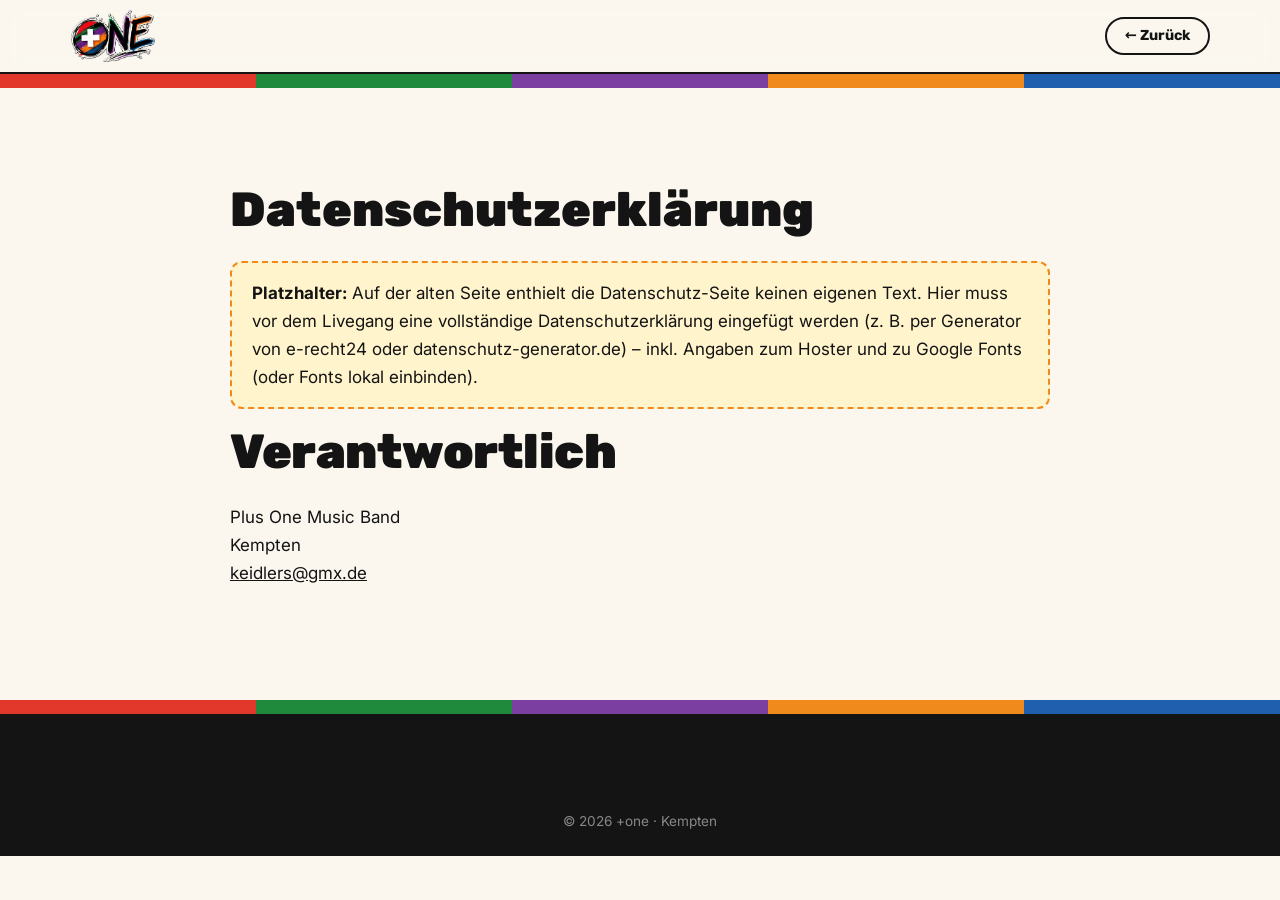
==== datenschutz.html @ 6a4de71e "Live-Momente vorübergehend ausblenden Videobereich, Nav-Link "Videos" und YouTube-Abschnitt im Daten" ====
<!doctype html>
<html lang="de">
<head>
  <meta charset="utf-8">
  <meta name="viewport" content="width=device-width, initial-scale=1">
  <title>Datenschutz – +one</title>
  <meta name="robots" content="noindex">
  <link rel="icon" href="assets/img/favicon.jpeg">
  <link rel="preconnect" href="https://fonts.googleapis.com">
  <link rel="preconnect" href="https://fonts.gstatic.com" crossorigin>
  <link href="https://fonts.googleapis.com/css2?family=Rubik:wght@500;700;900&family=Inter:wght@400;500;600&display=swap" rel="stylesheet">
  <link rel="stylesheet" href="styles.css">
</head>
<body>
  <header class="nav">
    <a href="index.html" class="nav__brand" aria-label="+one – Startseite">
      <img src="assets/img/logo.png" alt="+one Logo" width="86" height="52">
    </a>
    <a href="index.html" class="btn btn--ghost btn--small">← Zurück</a>
  </header>
  <div class="stripe" aria-hidden="true"></div>

  <main class="page">
    <div class="container narrow">
      <h1>Datenschutzerklärung</h1>
      <p class="placeholder">
        <strong>Platzhalter:</strong> Auf der alten Seite enthielt die Datenschutz-Seite keinen eigenen Text.
        Hier muss vor dem Livegang eine vollständige Datenschutzerklärung eingefügt werden
        (z.&nbsp;B. per Generator von e-recht24 oder datenschutz-generator.de) – inkl. Angaben zum Hoster
        und zu Google Fonts (oder Fonts lokal einbinden).
      </p>

      <h2>Verantwortlich</h2>
      <p>Plus One Music Band<br>Kempten<br><a href="mailto:keidlers@gmx.de">keidlers@gmx.de</a></p>

      <!-- YouTube-Abschnitt ausgeblendet, solange die Live-Momente auf der Startseite ausgeblendet sind -->
      <div hidden>
      <h2 id="youtube">YouTube-Videos</h2>
      <p>
        Auf unserer Startseite binden wir Videos von YouTube ein. Anbieter ist die Google Ireland Limited,
        Gordon House, Barrow Street, Dublin 4, Irland. Wir nutzen den erweiterten Datenschutzmodus
        (youtube-nocookie.com) und eine Klick-zum-Laden-Lösung: Beim Aufruf unserer Seite wird
        <strong>keine</strong> Verbindung zu YouTube aufgebaut, das Vorschaubild liegt auf unserem eigenen Server.
      </p>
      <p>
        Erst wenn ihr auf „Abspielen“ klickt, wird das Video von YouTube geladen. Dabei werden u.&nbsp;a. eure
        IP-Adresse und technische Daten an Google übermittelt, ggf. auch in die USA. Rechtsgrundlage ist eure
        Einwilligung durch den Klick (Art.&nbsp;6 Abs.&nbsp;1 lit.&nbsp;a DSGVO, §&nbsp;25 Abs.&nbsp;1 TDDDG).
        Mehr dazu in der Datenschutzerklärung von Google:
        <a href="https://policies.google.com/privacy" target="_blank" rel="noopener">policies.google.com/privacy</a>.
      </p>
      <p class="placeholder">
        <strong>Hinweis:</strong> Dieser Abschnitt ist ein Entwurf, keine Rechtsberatung. Bitte gemeinsam mit der
        vollständigen Datenschutzerklärung (Hosting bei Cloudflare, Google Fonts, Kontakt per E-Mail) prüfen.
      </p>
      </div>
    </div>
  </main>

  <div class="stripe" aria-hidden="true"></div>
  <footer class="footer">
    <p class="footer__copy">© 2026 +one · Kempten</p>
  </footer>
</body>
</html>
---- styles.css ----
/* +one – Farben aus dem Logo */
:root {
  --ink: #141414;
  --paper: #fbf7ef;
  --paper-2: #f2ecdf;
  --muted: #5b564d;
  --red: #e2382b;
  --green: #1f8a3b;
  --purple: #7a3fa0;
  --orange: #f08a1c;
  --blue: #1f5fae;
  --pink: #d71362;
  --radius: 18px;
  --shadow: 6px 6px 0 var(--ink);
  --font-head: "Rubik", system-ui, sans-serif;
  --font-body: "Inter", system-ui, sans-serif;
}

*, *::before, *::after { box-sizing: border-box; }
html { scroll-behavior: smooth; scroll-padding-top: 84px; }
body {
  margin: 0;
  background: var(--paper);
  color: var(--ink);
  font: 400 17px/1.65 var(--font-body);
  -webkit-font-smoothing: antialiased;
}
img, video { display: block; max-width: 100%; }
a { color: inherit; }
h1, h2, h3, h4 { font-family: var(--font-head); line-height: 1.1; margin: 0 0 .5em; }
h2 { font-size: clamp(1.9rem, 4.5vw, 3rem); font-weight: 900; letter-spacing: -.01em; }
h3 { font-size: 1.2rem; font-weight: 700; }

.skip { position: absolute; left: -999px; top: 8px; background: var(--ink); color: #fff; padding: 8px 14px; z-index: 100; }
.skip:focus { left: 8px; }

.container { width: min(1140px, 100% - 32px); margin-inline: auto; }
.narrow { width: min(820px, 100% - 32px); }
.section { padding: clamp(64px, 10vw, 120px) 0; }

.eyebrow {
  font: 700 .8rem/1 var(--font-head);
  text-transform: uppercase;
  letter-spacing: .18em;
  color: var(--pink);
  margin: 0 0 1rem;
}

/* Buttons */
.btn {
  display: inline-flex; align-items: center; justify-content: center; gap: .4em;
  font: 700 1rem/1 var(--font-head);
  text-decoration: none;
  background: var(--ink); color: #fff;
  padding: 16px 26px;
  border: 2px solid var(--ink);
  border-radius: 999px;
  cursor: pointer;
  transition: transform .15s, box-shadow .15s, background .15s;
}
.btn:hover { transform: translate(-2px, -2px); box-shadow: 4px 4px 0 var(--pink); }
.btn--ghost { background: transparent; color: var(--ink); }
.btn--ghost:hover { background: #fff; }
.btn--small { padding: 10px 18px; font-size: .9rem; }

/* Regenbogen-Streifen wie im Logo */
.stripe {
  height: 14px;
  background: linear-gradient(90deg,
    var(--red) 0 20%, var(--green) 20% 40%, var(--purple) 40% 60%, var(--orange) 60% 80%, var(--blue) 80%);
}

/* Navigation */
.nav {
  position: sticky; top: 0; z-index: 50;
  display: flex; align-items: center; justify-content: space-between;
  padding: 10px max(16px, calc((100% - 1140px) / 2));
  background: color-mix(in srgb, var(--paper) 88%, transparent);
  backdrop-filter: blur(10px);
  border-bottom: 2px solid var(--ink);
}
.nav__brand img { width: auto; height: 52px; }
.nav__menu { display: flex; align-items: center; gap: 28px; }
.nav__menu a:not(.btn) { font: 600 1rem var(--font-head); text-decoration: none; position: relative; }
.nav__menu a:not(.btn)::after {
  content: ""; position: absolute; left: 0; right: 0; bottom: -4px; height: 3px;
  background: var(--pink); transform: scaleX(0); transition: transform .2s;
}
.nav__menu a:not(.btn):hover::after { transform: scaleX(1); }
.nav__menu .btn { color: #fff; }
.nav__toggle { display: none; background: none; border: 0; padding: 10px; cursor: pointer; }
.nav__toggle span { display: block; width: 26px; height: 3px; background: var(--ink); margin: 5px 0; border-radius: 2px; transition: .2s; }

@media (max-width: 760px) {
  .nav__toggle { display: block; }
  .nav__menu {
    position: absolute; inset: 100% 0 auto 0;
    flex-direction: column; align-items: stretch; gap: 0;
    background: var(--paper); border-bottom: 2px solid var(--ink);
    padding: 8px 16px 20px;
    display: none;
  }
  .nav__menu.open { display: flex; }
  .nav__menu a:not(.btn) { padding: 14px 0; border-bottom: 1px solid var(--paper-2); }
  .nav__menu .btn { margin-top: 14px; }
  .nav[data-open="true"] .nav__toggle span:nth-child(1) { transform: translateY(8px) rotate(45deg); }
  .nav[data-open="true"] .nav__toggle span:nth-child(2) { opacity: 0; }
  .nav[data-open="true"] .nav__toggle span:nth-child(3) { transform: translateY(-8px) rotate(-45deg); }
}

/* Hero */
.hero {
  display: grid;
  grid-template-columns: 1.15fr 1fr;
  height: clamp(560px, calc(100svh - 86px), 860px);
}
.hero__media { position: relative; overflow: hidden; border-right: 2px solid var(--ink); }
.hero__media img { width: 100%; height: 100%; object-fit: cover; object-position: 50% 60%; }
.hero__content {
  display: flex; flex-direction: column; justify-content: center;
  padding: clamp(32px, 6vw, 80px);
}
.hero__title { margin: 0 0 .5rem; }
.hero__logo { width: min(440px, 100%); margin-left: -4%; mix-blend-mode: multiply; }
.genres { display: flex; flex-wrap: wrap; gap: 8px; margin: 0 0 .75rem; padding: 0; }
.genres span {
  font: 700 .95rem/1 var(--font-head); text-transform: uppercase; letter-spacing: .06em;
  padding: 9px 14px; border: 2px solid var(--ink); border-radius: 999px; background: #fff;
}
.genres span:nth-child(1) { box-shadow: 3px 3px 0 var(--red); }
.genres span:nth-child(2) { box-shadow: 3px 3px 0 var(--green); }
.genres span:nth-child(3) { box-shadow: 3px 3px 0 var(--purple); }
.genres span:nth-child(4) { box-shadow: 3px 3px 0 var(--orange); }
.hero__sub { font: 600 1.1rem var(--font-head); color: var(--muted); margin: 0 0 2rem; }
.hero__cta { display: flex; flex-wrap: wrap; gap: 12px; }

@media (max-width: 900px) {
  .hero { grid-template-columns: 1fr; height: auto; }
  .hero__media { border-right: 0; border-bottom: 2px solid var(--ink); aspect-ratio: 4 / 3; }
  .hero__content { padding: 32px 16px 48px; }
  .hero__logo { width: min(320px, 90%); }
}

/* Sound */
.sound { background: var(--ink); color: #fff; }
.lead { font: 500 clamp(1.3rem, 2.8vw, 2rem)/1.45 var(--font-head); margin: 0; text-align: center; }
.lead mark { background: none; color: var(--orange); }

/* Band */
.band__grid { display: grid; grid-template-columns: 1fr 1.1fr; gap: clamp(32px, 6vw, 80px); align-items: start; }
.band__intro { position: sticky; top: 110px; }
.band__intro h2 { font-size: clamp(1.7rem, 3.6vw, 2.6rem); }
.band__intro p { color: var(--muted); }
.band__intro strong { color: var(--ink); }

.timeline { list-style: none; margin: 0; padding: 0; position: relative; }
.timeline::before { content: ""; position: absolute; left: 44px; top: 10px; bottom: 10px; width: 3px; background: var(--ink); }
.timeline li { display: grid; grid-template-columns: 90px 1fr; gap: 20px; margin-bottom: 22px; position: relative; }
.timeline__year {
  z-index: 1; align-self: start;
  font: 900 1rem/1 var(--font-head);
  background: var(--c); color: #fff;
  border: 2px solid var(--ink); border-radius: 999px;
  padding: 10px 0; text-align: center;
}
.timeline li > div {
  background: #fff; border: 2px solid var(--ink); border-radius: var(--radius);
  padding: 16px 20px; box-shadow: 5px 5px 0 var(--c);
}
.timeline h3 { margin-bottom: .25em; }
.timeline p { margin: 0; color: var(--muted); font-size: .97rem; }
.timeline__next > div { background: var(--paper-2); border-style: dashed; box-shadow: none; }
.timeline__next .timeline__year { background: var(--pink); }

.members {
  list-style: none; padding: 0; margin: clamp(48px, 7vw, 80px) 0 0;
  display: flex; flex-wrap: wrap; justify-content: center; gap: 10px;
}
.members li {
  font: 700 clamp(1.1rem, 2.4vw, 1.6rem)/1 var(--font-head);
  padding: 12px 20px; border-radius: 999px; border: 2px solid var(--ink); background: #fff;
}
.members__plus { background: var(--pink) !important; color: #fff; }
.members__former { text-align: center; color: var(--muted); margin: 18px 0 0; }

.timeline .former {
  display: inline-block; margin-top: 10px;
  font: 600 .78rem/1 var(--font-head); text-transform: uppercase; letter-spacing: .08em;
  color: var(--muted); background: var(--paper-2);
  border: 1px dashed var(--muted); border-radius: 999px; padding: 6px 10px;
}

@media (max-width: 900px) {
  .band__grid { grid-template-columns: 1fr; }
  .band__intro { position: static; }
  .timeline::before { left: 34px; }
  .timeline li { grid-template-columns: 70px 1fr; gap: 14px; }
  .timeline__year { font-size: .85rem; }
}

/* Live */
.live { background: var(--paper-2); border-block: 2px solid var(--ink); }
.gigs { list-style: none; margin: 2rem 0 1.5rem; padding: 0; display: grid; gap: 16px; }
.gig {
  display: grid; grid-template-columns: auto 1fr auto; align-items: center; gap: 24px;
  background: #fff; border: 2px solid var(--ink); border-radius: var(--radius);
  padding: 18px 24px; box-shadow: var(--shadow);
}
.gig__date {
  display: flex; flex-direction: column; align-items: center; justify-content: center;
  width: 78px; height: 78px; border-radius: 14px;
  background: var(--pink); color: #fff;
  font: 700 .85rem/1 var(--font-head); text-transform: uppercase; letter-spacing: .08em;
}
.gig__date span { font-size: 2rem; font-weight: 900; letter-spacing: 0; margin-bottom: 2px; }
.gig__info h3 { font-size: clamp(1.1rem, 2.4vw, 1.5rem); margin: 0; }
.gig__info p { margin: 0; color: var(--muted); }
.note { margin: 0; color: var(--muted); }
.note a { color: var(--pink); font-weight: 600; }
@media (max-width: 560px) {
  .gig { grid-template-columns: auto 1fr; gap: 16px; padding: 16px; }
  .gig .btn { grid-column: 1 / -1; }
  .gig__date { width: 64px; height: 64px; }
}

/* Videos – Klick-zum-Laden (YouTube erst nach Klick, sonst lokales Video) */
.video-feature { margin: 2rem 0 20px; }
.video-feature .yt { box-shadow: 8px 8px 0 var(--pink); }
.video-feature figcaption { font-size: 1.1rem; margin-top: 18px; }
.video-grid { display: grid; grid-template-columns: repeat(3, 1fr); gap: 20px; margin: 0 0 1.5rem; }
.videos figure { margin: 0; }
.videos figcaption { font: 600 .95rem var(--font-head); margin-top: 10px; color: var(--muted); }
.videos figcaption strong { color: var(--ink); }
@media (max-width: 900px) { .video-grid { grid-template-columns: 1fr; } }

.yt {
  position: relative; aspect-ratio: 16 / 9; overflow: hidden;
  background: var(--ink); border: 2px solid var(--ink); border-radius: var(--radius);
}
.yt img, .yt iframe, .yt video { position: absolute; inset: 0; width: 100%; height: 100%; border: 0; }
.yt img { object-fit: cover; transition: transform .5s, filter .3s; }
.yt__play {
  position: absolute; inset: 0; width: 100%; height: 100%;
  display: grid; place-items: center;
  background: linear-gradient(transparent 55%, rgba(0,0,0,.35)); border: 0; cursor: pointer;
}
.yt__play svg { width: 68px; height: 48px; transition: transform .2s; filter: drop-shadow(0 4px 12px rgba(0,0,0,.4)); }
.video-feature .yt__play svg { width: 96px; height: 68px; }
.yt__bg { fill: #212121; fill-opacity: .82; transition: fill .2s, fill-opacity .2s; }
.yt:hover img { transform: scale(1.03); filter: brightness(.9); }
.yt:hover .yt__bg, .yt__play:focus-visible .yt__bg { fill: #f00; fill-opacity: 1; }
.yt[data-yt=""]:hover .yt__bg, .yt[data-yt=""] .yt__play:focus-visible .yt__bg { fill: var(--pink); }
.yt:hover .yt__play svg { transform: scale(1.08); }
.yt__play:focus-visible { outline: 3px solid var(--orange); outline-offset: -6px; }
.yt.is-playing { box-shadow: none; }
.yt-note { font-size: .85rem; color: var(--muted); margin: 0 0 1.5rem; }
.yt-note a { color: var(--pink); }

/* Hero-Hintergrundvideo */
.hero__video { position: absolute; inset: 0; width: 100%; height: 100%; object-fit: cover; object-position: 42% 50%; }
.hero__pause {
  position: absolute; right: 16px; bottom: 16px; z-index: 2;
  width: 40px; height: 40px; display: grid; place-items: center;
  background: rgba(20,20,20,.55); color: #fff; border: 0; border-radius: 50%;
  cursor: pointer; backdrop-filter: blur(6px); transition: background .2s;
}
.hero__pause:hover { background: rgba(20,20,20,.8); }
.hero__pause:focus-visible { outline: 3px solid var(--orange); outline-offset: 2px; }
.hero__pause svg { fill: currentColor; }
.hero__pause .i-play, .hero__pause.is-paused .i-pause { display: none; }
.hero__pause.is-paused .i-play { display: inline; }
@media (prefers-reduced-motion: reduce) { .hero__video { display: none; } }

/* Galerie */
.gallery { background: var(--ink); color: #fff; }
.gallery .eyebrow { color: var(--orange); }
.gallery__grid {
  display: grid; grid-template-columns: repeat(4, 1fr); grid-auto-rows: 220px; gap: 14px; margin-top: 2rem;
}
.gallery__item {
  padding: 0; border: 0; border-radius: var(--radius); overflow: hidden; cursor: zoom-in; background: #222;
}
.gallery__item img { width: 100%; height: 100%; object-fit: cover; transition: transform .4s; }
.gallery__item:hover img { transform: scale(1.04); }
.gallery__item--big { grid-column: span 2; grid-row: span 2; }
.gallery__item--tall { grid-row: span 2; }
.gallery__item--wide { grid-column: span 3; grid-row: span 2; }
.gallery__item--drums { grid-row: span 2; }
.gallery__item--drums img { object-position: 50% 20%; }
@media (max-width: 760px) {
  .gallery__grid { grid-template-columns: repeat(2, 1fr); grid-auto-rows: 140px; }
  .gallery__item--wide { grid-column: span 2; }
  .gallery__item--drums { grid-column: span 2; grid-row: span 2; }
}

.lightbox { border: 0; padding: 0; background: transparent; max-width: 94vw; max-height: 92vh; }
.lightbox::backdrop { background: rgba(0,0,0,.88); }
.lightbox img { max-width: 94vw; max-height: 88vh; border-radius: 12px; }
.lightbox__close {
  position: fixed; top: 16px; right: 20px; width: 44px; height: 44px;
  font-size: 2rem; line-height: 1; color: #fff; background: none; border: 0; cursor: pointer;
}

/* Kontakt */
.contact__grid { display: grid; grid-template-columns: 1fr 1fr; gap: clamp(32px, 6vw, 80px); align-items: start; }
.contact p { color: var(--muted); }
.mail {
  display: inline-block; margin-top: .5rem;
  font: 900 clamp(1.3rem, 3vw, 2rem)/1.2 var(--font-head);
  color: var(--ink); text-decoration-color: var(--pink); text-decoration-thickness: 4px; text-underline-offset: 6px;
  word-break: break-all;
}
.form {
  display: grid; gap: 14px;
  background: #fff; border: 2px solid var(--ink); border-radius: var(--radius);
  padding: clamp(20px, 4vw, 32px); box-shadow: 8px 8px 0 var(--purple);
}
.form label { display: grid; gap: 6px; font: 600 .9rem var(--font-head); }
.form__row { display: grid; grid-template-columns: 1fr 1fr; gap: 14px; }
.form input, .form select, .form textarea {
  font: 400 1rem var(--font-body); color: var(--ink);
  padding: 12px 14px; border: 2px solid var(--ink); border-radius: 12px; background: var(--paper);
  width: 100%;
}
.form input:focus, .form select:focus, .form textarea:focus { outline: 3px solid var(--orange); outline-offset: 1px; }
.form input[aria-invalid="true"] { border-color: var(--red); }
.form__hint { margin: 0; font-size: .85rem; }
@media (max-width: 900px) { .contact__grid { grid-template-columns: 1fr; } }
@media (max-width: 480px) { .form__row { grid-template-columns: 1fr; } }

/* Footer */
.footer { background: var(--ink); color: #ddd; padding: 56px 0 24px; }
.footer__grid { display: grid; grid-template-columns: 1.2fr 1fr 1fr; gap: 32px; }
.footer__logo { width: 150px; background: #fff; border-radius: 16px; padding: 8px; }
.footer h4 { color: #fff; font-size: 1rem; text-transform: uppercase; letter-spacing: .12em; }
.footer a { color: #fff; }
.social { list-style: none; padding: 0; margin: 0; display: grid; gap: 6px; }
.social a[aria-disabled="true"] { opacity: .45; }
.footer__copy { text-align: center; font-size: .85rem; color: #888; margin: 40px 0 0; }
@media (max-width: 760px) { .footer__grid { grid-template-columns: 1fr; } }

/* Einblend-Animation */
.reveal { opacity: 0; transform: translateY(24px); transition: opacity .6s, transform .6s; }
.reveal.visible { opacity: 1; transform: none; }
@media (prefers-reduced-motion: reduce) {
  html { scroll-behavior: auto; }
  .reveal { opacity: 1; transform: none; transition: none; }
}

/* Unterseiten */
.page { padding: clamp(48px, 8vw, 96px) 0; }
.page h1 { font-size: clamp(2rem, 5vw, 3rem); font-weight: 900; }
.placeholder {
  background: #fff4cc; border: 2px dashed var(--orange); border-radius: 12px; padding: 16px 20px;
}
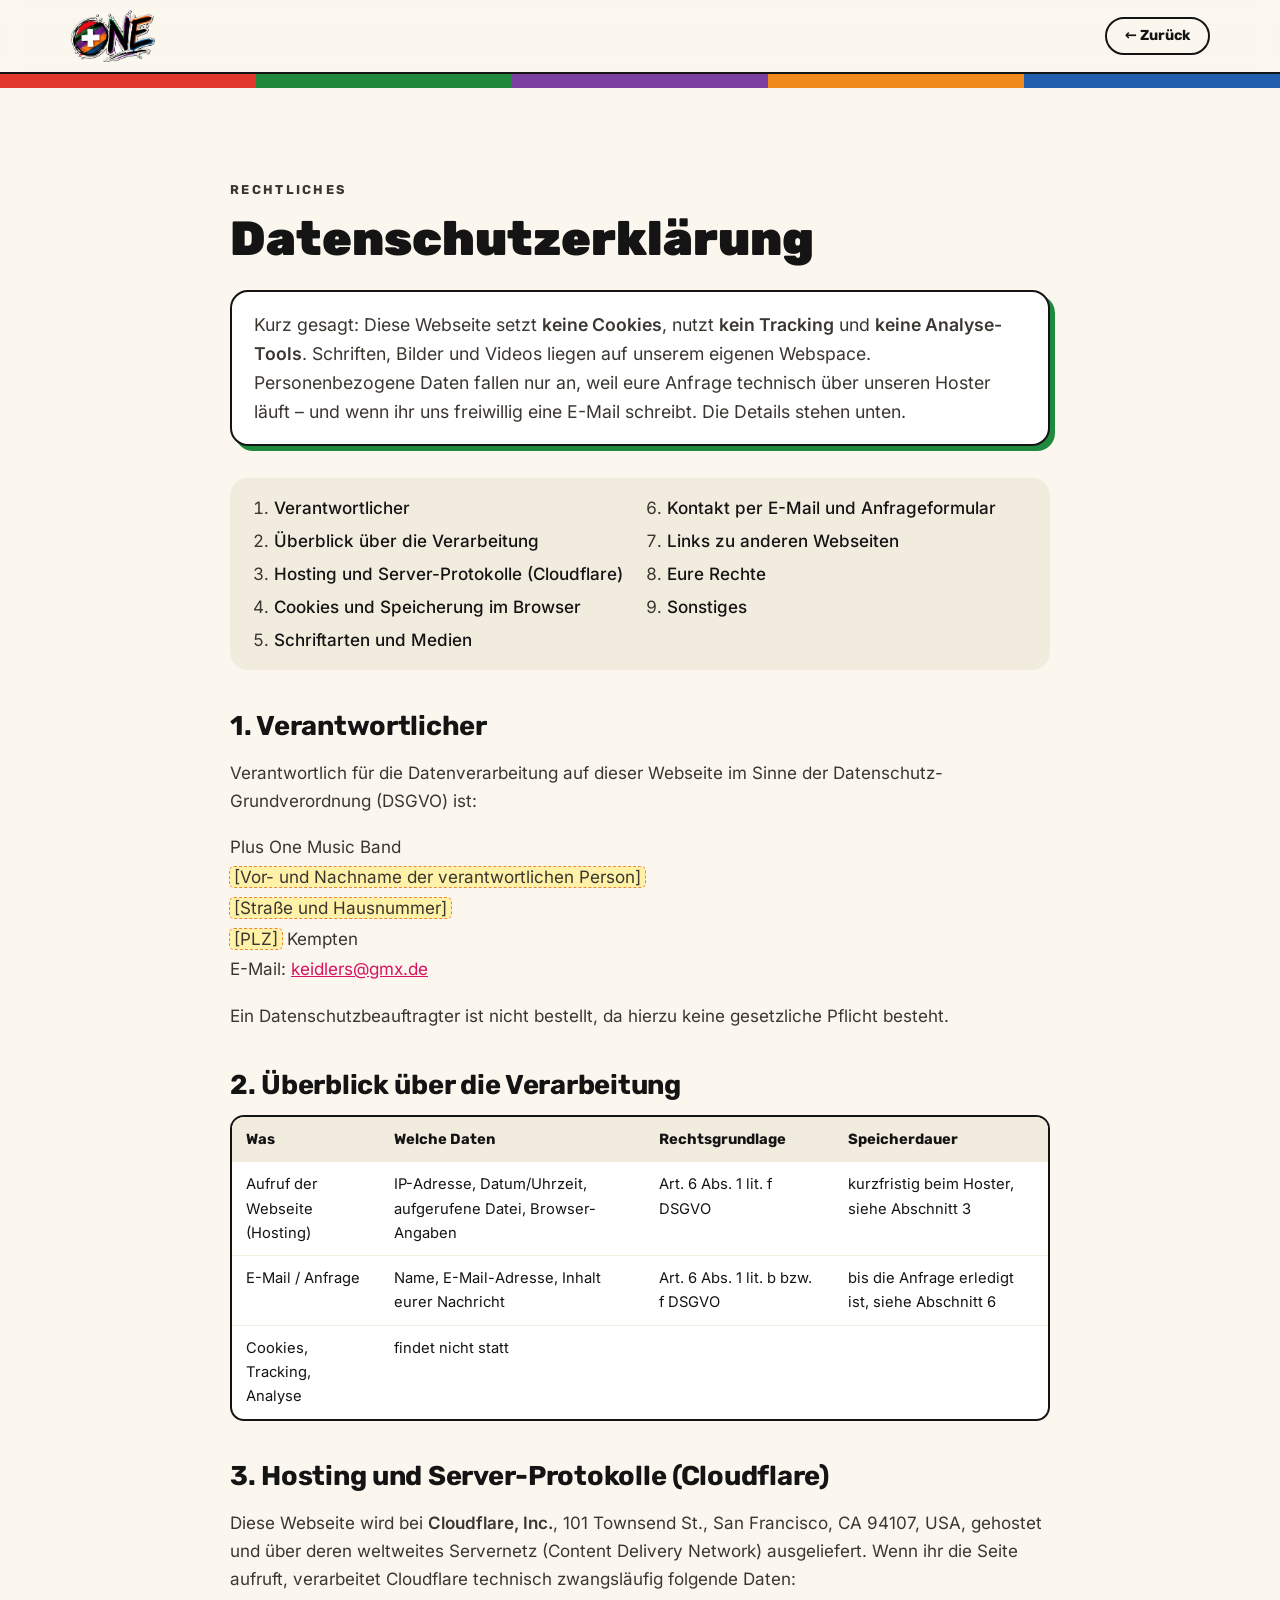
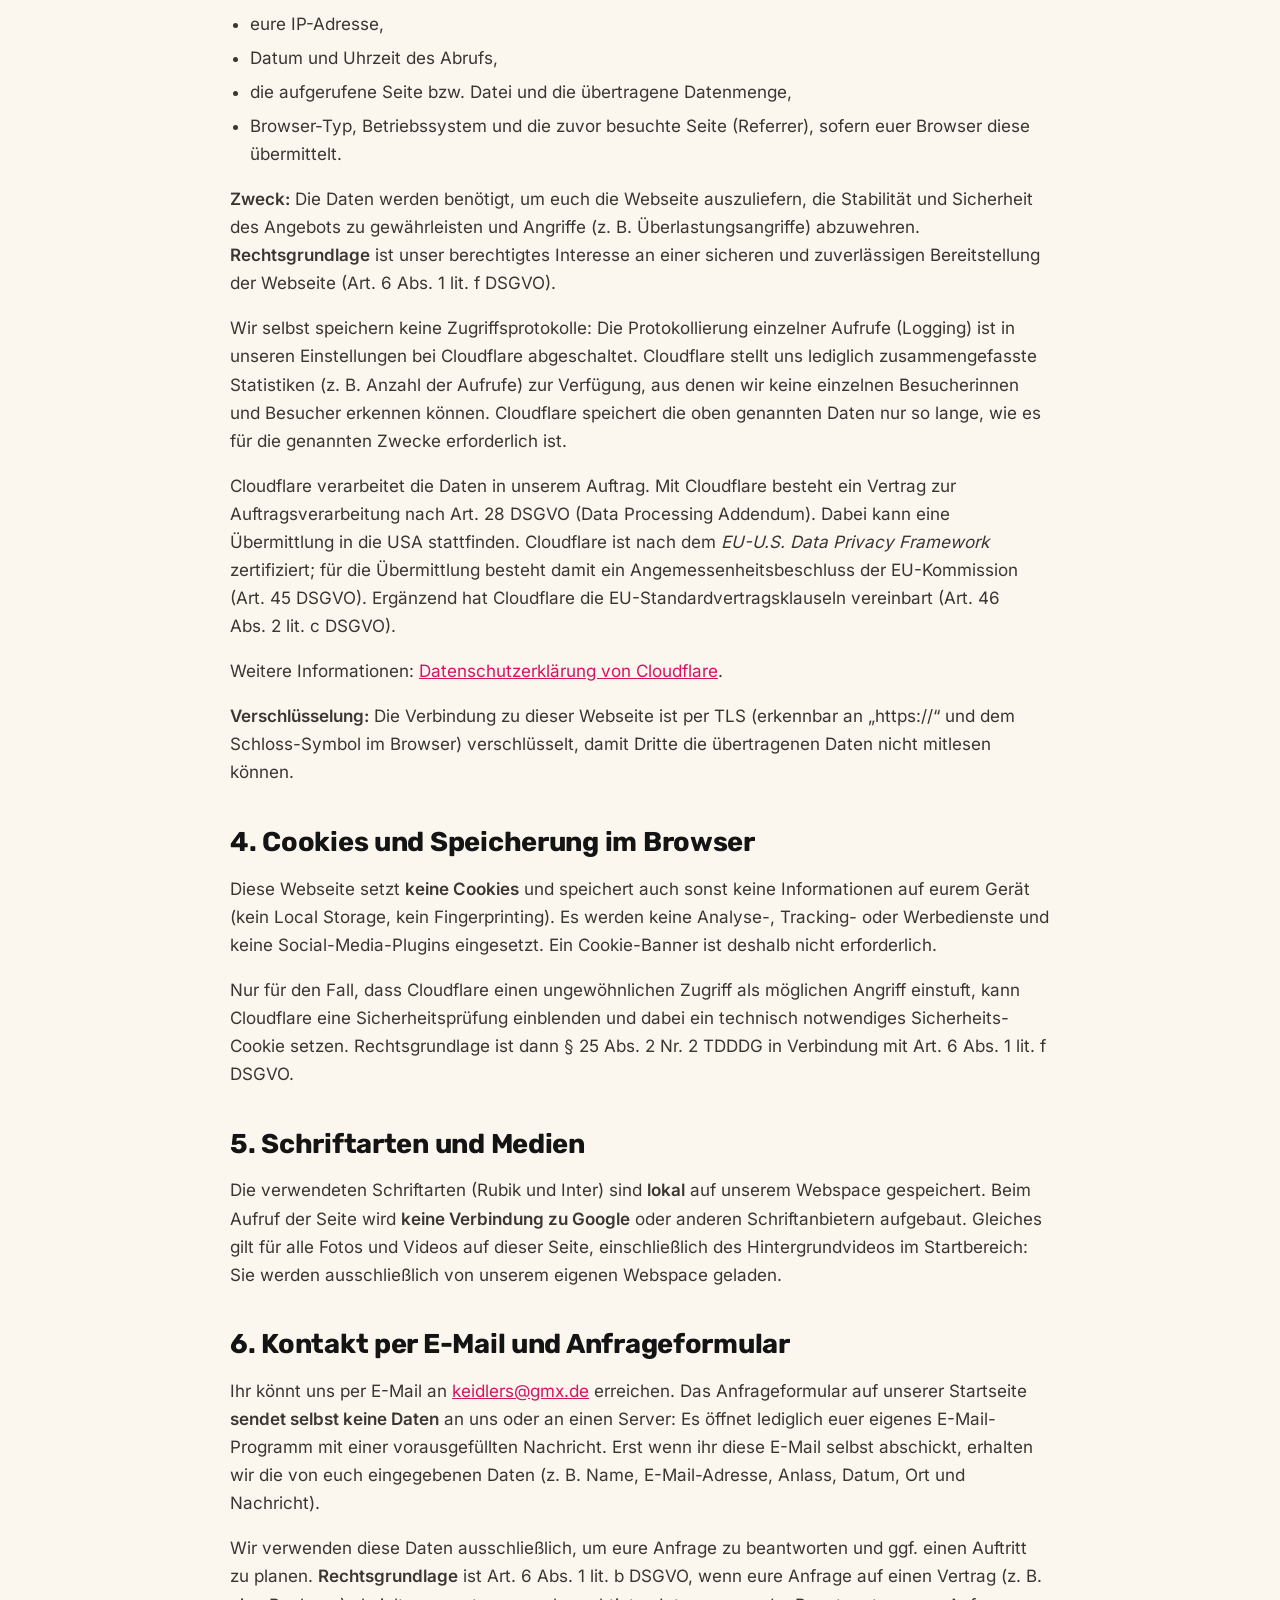
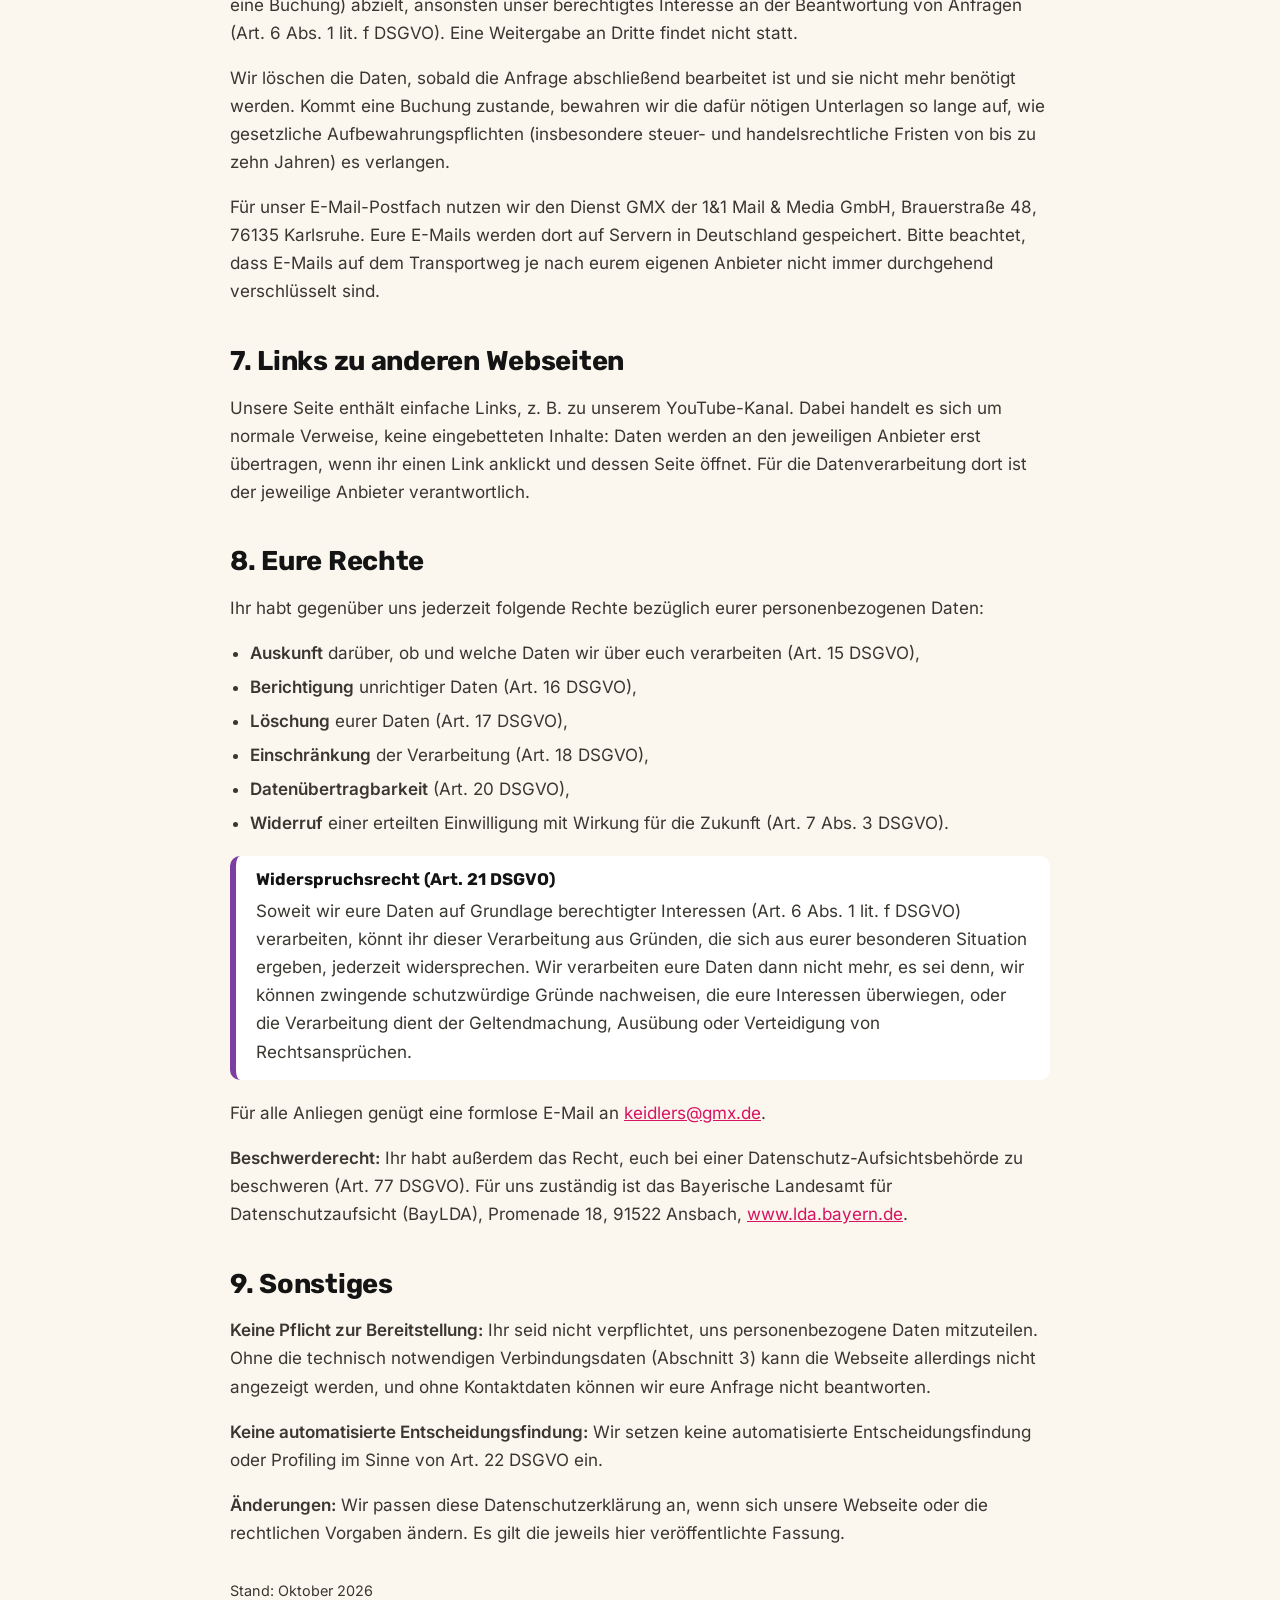
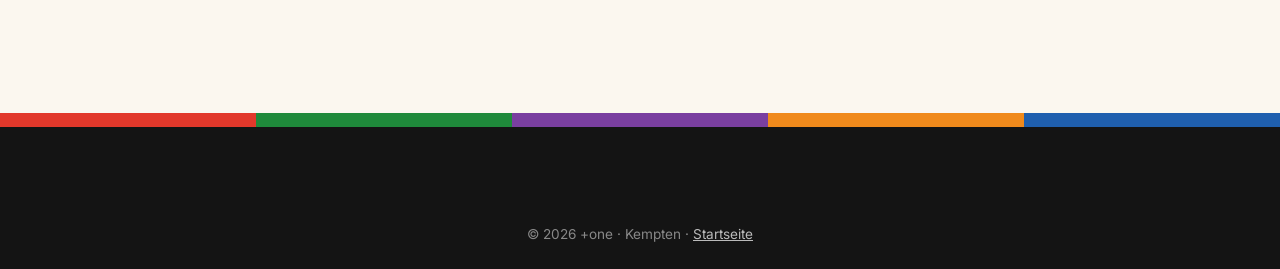
==== commit 6bff3bd9: "Datenschutzerklärung, lokale Schriften, keine Request-Logs - Vollständige Datenschutzerklärung passe" ====
--- a/datenschutz.html
+++ b/datenschutz.html
@@ -4,11 +4,10 @@
   <meta charset="utf-8">
   <meta name="viewport" content="width=device-width, initial-scale=1">
   <title>Datenschutz – +one</title>
-  <meta name="robots" content="noindex">
+  <meta name="description" content="Datenschutzerklärung der Band +one aus Kempten.">
   <link rel="icon" href="assets/img/favicon.jpeg">
-  <link rel="preconnect" href="https://fonts.googleapis.com">
-  <link rel="preconnect" href="https://fonts.gstatic.com" crossorigin>
-  <link href="https://fonts.googleapis.com/css2?family=Rubik:wght@500;700;900&family=Inter:wght@400;500;600&display=swap" rel="stylesheet">
+  <link rel="preload" href="assets/fonts/rubik-latin.woff2" as="font" type="font/woff2" crossorigin>
+  <link rel="stylesheet" href="assets/fonts/fonts.css">
   <link rel="stylesheet" href="styles.css">
 </head>
 <body>
@@ -20,46 +19,254 @@
   </header>
   <div class="stripe" aria-hidden="true"></div>
 
-  <main class="page">
+  <main class="page legal">
     <div class="container narrow">
+      <p class="eyebrow">Rechtliches</p>
       <h1>Datenschutzerklärung</h1>
-      <p class="placeholder">
-        <strong>Platzhalter:</strong> Auf der alten Seite enthielt die Datenschutz-Seite keinen eigenen Text.
-        Hier muss vor dem Livegang eine vollständige Datenschutzerklärung eingefügt werden
-        (z.&nbsp;B. per Generator von e-recht24 oder datenschutz-generator.de) – inkl. Angaben zum Hoster
-        und zu Google Fonts (oder Fonts lokal einbinden).
+      <p class="legal__lead">
+        Kurz gesagt: Diese Webseite setzt <strong>keine Cookies</strong>, nutzt <strong>kein Tracking</strong>
+        und <strong>keine Analyse-Tools</strong>. Schriften, Bilder und Videos liegen auf unserem eigenen Webspace.
+        Personenbezogene Daten fallen nur an, weil eure Anfrage technisch über unseren Hoster läuft – und wenn ihr
+        uns freiwillig eine E-Mail schreibt. Die Details stehen unten.
       </p>
 
-      <h2>Verantwortlich</h2>
-      <p>Plus One Music Band<br>Kempten<br><a href="mailto:keidlers@gmx.de">keidlers@gmx.de</a></p>
-
-      <!-- YouTube-Abschnitt ausgeblendet, solange die Live-Momente auf der Startseite ausgeblendet sind -->
-      <div hidden>
-      <h2 id="youtube">YouTube-Videos</h2>
-      <p>
-        Auf unserer Startseite binden wir Videos von YouTube ein. Anbieter ist die Google Ireland Limited,
-        Gordon House, Barrow Street, Dublin 4, Irland. Wir nutzen den erweiterten Datenschutzmodus
-        (youtube-nocookie.com) und eine Klick-zum-Laden-Lösung: Beim Aufruf unserer Seite wird
-        <strong>keine</strong> Verbindung zu YouTube aufgebaut, das Vorschaubild liegt auf unserem eigenen Server.
-      </p>
-      <p>
-        Erst wenn ihr auf „Abspielen“ klickt, wird das Video von YouTube geladen. Dabei werden u.&nbsp;a. eure
-        IP-Adresse und technische Daten an Google übermittelt, ggf. auch in die USA. Rechtsgrundlage ist eure
-        Einwilligung durch den Klick (Art.&nbsp;6 Abs.&nbsp;1 lit.&nbsp;a DSGVO, §&nbsp;25 Abs.&nbsp;1 TDDDG).
-        Mehr dazu in der Datenschutzerklärung von Google:
-        <a href="https://policies.google.com/privacy" target="_blank" rel="noopener">policies.google.com/privacy</a>.
-      </p>
-      <p class="placeholder">
-        <strong>Hinweis:</strong> Dieser Abschnitt ist ein Entwurf, keine Rechtsberatung. Bitte gemeinsam mit der
-        vollständigen Datenschutzerklärung (Hosting bei Cloudflare, Google Fonts, Kontakt per E-Mail) prüfen.
-      </p>
-      </div>
+      <nav class="legal__toc" aria-label="Inhalt">
+        <ol>
+          <li><a href="#verantwortlich">Verantwortlicher</a></li>
+          <li><a href="#ueberblick">Überblick über die Verarbeitung</a></li>
+          <li><a href="#hosting">Hosting und Server-Protokolle (Cloudflare)</a></li>
+          <li><a href="#cookies">Cookies und Speicherung im Browser</a></li>
+          <li><a href="#schriften">Schriftarten und Medien</a></li>
+          <li><a href="#kontakt">Kontakt per E-Mail und Anfrageformular</a></li>
+          <li><a href="#links">Links zu anderen Webseiten</a></li>
+          <li><a href="#rechte">Eure Rechte</a></li>
+          <li><a href="#sonstiges">Sonstiges</a></li>
+        </ol>
+      </nav>
+
+      <section id="verantwortlich">
+        <h2>1. Verantwortlicher</h2>
+        <p>Verantwortlich für die Datenverarbeitung auf dieser Webseite im Sinne der Datenschutz-Grundverordnung (DSGVO) ist:</p>
+        <address>
+          Plus One Music Band<br>
+          <span class="fill">[Vor- und Nachname der verantwortlichen Person]</span><br>
+          <span class="fill">[Straße und Hausnummer]</span><br>
+          <span class="fill">[PLZ]</span> Kempten<br>
+          E-Mail: <a href="mailto:keidlers@gmx.de">keidlers@gmx.de</a>
+        </address>
+        <p>Ein Datenschutzbeauftragter ist nicht bestellt, da hierzu keine gesetzliche Pflicht besteht.</p>
+      </section>
+
+      <section id="ueberblick">
+        <h2>2. Überblick über die Verarbeitung</h2>
+        <div class="legal__table">
+          <table>
+            <thead>
+              <tr><th>Was</th><th>Welche Daten</th><th>Rechtsgrundlage</th><th>Speicherdauer</th></tr>
+            </thead>
+            <tbody>
+              <tr>
+                <td>Aufruf der Webseite (Hosting)</td>
+                <td>IP-Adresse, Datum/Uhrzeit, aufgerufene Datei, Browser-Angaben</td>
+                <td>Art. 6 Abs. 1 lit. f DSGVO</td>
+                <td>kurzfristig beim Hoster, siehe Abschnitt 3</td>
+              </tr>
+              <tr>
+                <td>E-Mail / Anfrage</td>
+                <td>Name, E-Mail-Adresse, Inhalt eurer Nachricht</td>
+                <td>Art. 6 Abs. 1 lit. b bzw. f DSGVO</td>
+                <td>bis die Anfrage erledigt ist, siehe Abschnitt 6</td>
+              </tr>
+              <tr>
+                <td>Cookies, Tracking, Analyse</td>
+                <td colspan="3">findet nicht statt</td>
+              </tr>
+            </tbody>
+          </table>
+        </div>
+      </section>
+
+      <section id="hosting">
+        <h2>3. Hosting und Server-Protokolle (Cloudflare)</h2>
+        <p>
+          Diese Webseite wird bei <strong>Cloudflare, Inc.</strong>, 101 Townsend St., San Francisco, CA 94107, USA,
+          gehostet und über deren weltweites Servernetz (Content Delivery Network) ausgeliefert. Wenn ihr die Seite
+          aufruft, verarbeitet Cloudflare technisch zwangsläufig folgende Daten:
+        </p>
+        <ul>
+          <li>eure IP-Adresse,</li>
+          <li>Datum und Uhrzeit des Abrufs,</li>
+          <li>die aufgerufene Seite bzw. Datei und die übertragene Datenmenge,</li>
+          <li>Browser-Typ, Betriebssystem und die zuvor besuchte Seite (Referrer), sofern euer Browser diese übermittelt.</li>
+        </ul>
+        <p>
+          <strong>Zweck:</strong> Die Daten werden benötigt, um euch die Webseite auszuliefern, die Stabilität und
+          Sicherheit des Angebots zu gewährleisten und Angriffe (z.&nbsp;B. Überlastungsangriffe) abzuwehren.
+          <strong>Rechtsgrundlage</strong> ist unser berechtigtes Interesse an einer sicheren und zuverlässigen
+          Bereitstellung der Webseite (Art.&nbsp;6 Abs.&nbsp;1 lit.&nbsp;f DSGVO).
+        </p>
+        <p>
+          Wir selbst speichern keine Zugriffsprotokolle: Die Protokollierung einzelner Aufrufe
+          (Logging) ist in unseren Einstellungen bei Cloudflare abgeschaltet. Cloudflare stellt uns lediglich
+          zusammengefasste Statistiken (z.&nbsp;B. Anzahl der Aufrufe) zur Verfügung, aus denen wir keine einzelnen
+          Besucherinnen und Besucher erkennen können. Cloudflare speichert die oben genannten Daten nur so lange, wie
+          es für die genannten Zwecke erforderlich ist.
+        </p>
+        <p>
+          Cloudflare verarbeitet die Daten in unserem Auftrag. Mit Cloudflare besteht ein Vertrag zur
+          Auftragsverarbeitung nach Art.&nbsp;28 DSGVO (Data Processing Addendum). Dabei kann eine Übermittlung in die
+          USA stattfinden. Cloudflare ist nach dem <em>EU-U.S. Data Privacy Framework</em> zertifiziert; für die
+          Übermittlung besteht damit ein Angemessenheitsbeschluss der EU-Kommission (Art.&nbsp;45 DSGVO). Ergänzend
+          hat Cloudflare die EU-Standardvertragsklauseln vereinbart (Art.&nbsp;46 Abs.&nbsp;2 lit.&nbsp;c DSGVO).
+        </p>
+        <p>
+          Weitere Informationen:
+          <a href="https://www.cloudflare.com/de-de/privacypolicy/" target="_blank" rel="noopener">Datenschutzerklärung von Cloudflare</a>.
+        </p>
+        <p>
+          <strong>Verschlüsselung:</strong> Die Verbindung zu dieser Webseite ist per TLS (erkennbar an „https://“ und
+          dem Schloss-Symbol im Browser) verschlüsselt, damit Dritte die übertragenen Daten nicht mitlesen können.
+        </p>
+      </section>
+
+      <section id="cookies">
+        <h2>4. Cookies und Speicherung im Browser</h2>
+        <p>
+          Diese Webseite setzt <strong>keine Cookies</strong> und speichert auch sonst keine Informationen auf eurem
+          Gerät (kein Local Storage, kein Fingerprinting). Es werden keine Analyse-, Tracking- oder Werbedienste und
+          keine Social-Media-Plugins eingesetzt. Ein Cookie-Banner ist deshalb nicht erforderlich.
+        </p>
+        <p>
+          Nur für den Fall, dass Cloudflare einen ungewöhnlichen Zugriff als möglichen Angriff einstuft, kann Cloudflare
+          eine Sicherheitsprüfung einblenden und dabei ein technisch notwendiges Sicherheits-Cookie setzen. Rechtsgrundlage
+          ist dann §&nbsp;25 Abs.&nbsp;2 Nr.&nbsp;2 TDDDG in Verbindung mit Art.&nbsp;6 Abs.&nbsp;1 lit.&nbsp;f DSGVO.
+        </p>
+      </section>
+
+      <section id="schriften">
+        <h2>5. Schriftarten und Medien</h2>
+        <p>
+          Die verwendeten Schriftarten (Rubik und Inter) sind <strong>lokal</strong> auf unserem Webspace gespeichert.
+          Beim Aufruf der Seite wird <strong>keine Verbindung zu Google</strong> oder anderen Schriftanbietern
+          aufgebaut. Gleiches gilt für alle Fotos und Videos auf dieser Seite, einschließlich des Hintergrundvideos
+          im Startbereich: Sie werden ausschließlich von unserem eigenen Webspace geladen.
+        </p>
+      </section>
+
+      <section id="kontakt">
+        <h2>6. Kontakt per E-Mail und Anfrageformular</h2>
+        <p>
+          Ihr könnt uns per E-Mail an <a href="mailto:keidlers@gmx.de">keidlers@gmx.de</a> erreichen. Das
+          Anfrageformular auf unserer Startseite <strong>sendet selbst keine Daten</strong> an uns oder an einen
+          Server: Es öffnet lediglich euer eigenes E-Mail-Programm mit einer vorausgefüllten Nachricht. Erst wenn ihr
+          diese E-Mail selbst abschickt, erhalten wir die von euch eingegebenen Daten (z.&nbsp;B. Name, E-Mail-Adresse,
+          Anlass, Datum, Ort und Nachricht).
+        </p>
+        <p>
+          Wir verwenden diese Daten ausschließlich, um eure Anfrage zu beantworten und ggf. einen Auftritt zu planen.
+          <strong>Rechtsgrundlage</strong> ist Art.&nbsp;6 Abs.&nbsp;1 lit.&nbsp;b DSGVO, wenn eure Anfrage auf einen
+          Vertrag (z.&nbsp;B. eine Buchung) abzielt, ansonsten unser berechtigtes Interesse an der Beantwortung von
+          Anfragen (Art.&nbsp;6 Abs.&nbsp;1 lit.&nbsp;f DSGVO). Eine Weitergabe an Dritte findet nicht statt.
+        </p>
+        <p>
+          Wir löschen die Daten, sobald die Anfrage abschließend bearbeitet ist und sie nicht mehr benötigt werden.
+          Kommt eine Buchung zustande, bewahren wir die dafür nötigen Unterlagen so lange auf, wie gesetzliche
+          Aufbewahrungspflichten (insbesondere steuer- und handelsrechtliche Fristen von bis zu zehn Jahren) es
+          verlangen.
+        </p>
+        <p>
+          Für unser E-Mail-Postfach nutzen wir den Dienst GMX der 1&amp;1 Mail &amp; Media GmbH, Brauerstraße 48,
+          76135 Karlsruhe. Eure E-Mails werden dort auf Servern in Deutschland gespeichert. Bitte beachtet, dass
+          E-Mails auf dem Transportweg je nach eurem eigenen Anbieter nicht immer durchgehend verschlüsselt sind.
+        </p>
+      </section>
+
+      <section id="links">
+        <h2>7. Links zu anderen Webseiten</h2>
+        <p>
+          Unsere Seite enthält einfache Links, z.&nbsp;B. zu unserem YouTube-Kanal. Dabei handelt es sich um normale
+          Verweise, keine eingebetteten Inhalte: Daten werden an den jeweiligen Anbieter erst übertragen, wenn ihr einen
+          Link anklickt und dessen Seite öffnet. Für die Datenverarbeitung dort ist der jeweilige Anbieter
+          verantwortlich.
+        </p>
+      </section>
+
+      <!-- YouTube-Einbindung: wieder einblenden (hidden entfernen), sobald die "Live-Momente" auf der Startseite aktiv sind,
+           und im Inhaltsverzeichnis sowie in der Überblickstabelle ergänzen. -->
+      <section id="youtube" hidden>
+        <h2>YouTube-Videos (Klick-zum-Laden)</h2>
+        <p>
+          Auf unserer Startseite binden wir Videos von YouTube ein. Anbieter ist die Google Ireland Limited,
+          Gordon House, Barrow Street, Dublin 4, Irland. Wir nutzen den erweiterten Datenschutzmodus
+          (youtube-nocookie.com) und eine Klick-zum-Laden-Lösung: Beim Aufruf unserer Seite wird
+          <strong>keine</strong> Verbindung zu YouTube aufgebaut, das Vorschaubild liegt auf unserem eigenen Webspace.
+        </p>
+        <p>
+          Erst wenn ihr auf „Abspielen“ klickt, wird das Video von YouTube geladen. Dabei werden u.&nbsp;a. eure
+          IP-Adresse und technische Angaben zu eurem Gerät an Google übermittelt; YouTube kann dabei Cookies oder
+          ähnliche Technologien einsetzen. Eine Übermittlung in die USA ist möglich; Google ist nach dem
+          EU-U.S. Data Privacy Framework zertifiziert (Art.&nbsp;45 DSGVO). Rechtsgrundlage ist eure Einwilligung durch
+          den Klick (Art.&nbsp;6 Abs.&nbsp;1 lit.&nbsp;a DSGVO, §&nbsp;25 Abs.&nbsp;1 TDDDG). Ihr könnt sie jederzeit für
+          die Zukunft widerrufen, indem ihr die Seite neu ladet und kein Video mehr startet.
+          Mehr dazu: <a href="https://policies.google.com/privacy" target="_blank" rel="noopener">Datenschutzerklärung von Google</a>.
+        </p>
+      </section>
+
+      <section id="rechte">
+        <h2>8. Eure Rechte</h2>
+        <p>Ihr habt gegenüber uns jederzeit folgende Rechte bezüglich eurer personenbezogenen Daten:</p>
+        <ul>
+          <li><strong>Auskunft</strong> darüber, ob und welche Daten wir über euch verarbeiten (Art.&nbsp;15 DSGVO),</li>
+          <li><strong>Berichtigung</strong> unrichtiger Daten (Art.&nbsp;16 DSGVO),</li>
+          <li><strong>Löschung</strong> eurer Daten (Art.&nbsp;17 DSGVO),</li>
+          <li><strong>Einschränkung</strong> der Verarbeitung (Art.&nbsp;18 DSGVO),</li>
+          <li><strong>Datenübertragbarkeit</strong> (Art.&nbsp;20 DSGVO),</li>
+          <li><strong>Widerruf</strong> einer erteilten Einwilligung mit Wirkung für die Zukunft (Art.&nbsp;7 Abs.&nbsp;3 DSGVO).</li>
+        </ul>
+        <div class="legal__box">
+          <h3>Widerspruchsrecht (Art. 21 DSGVO)</h3>
+          <p>
+            Soweit wir eure Daten auf Grundlage berechtigter Interessen (Art.&nbsp;6 Abs.&nbsp;1 lit.&nbsp;f DSGVO)
+            verarbeiten, könnt ihr dieser Verarbeitung aus Gründen, die sich aus eurer besonderen Situation ergeben,
+            jederzeit widersprechen. Wir verarbeiten eure Daten dann nicht mehr, es sei denn, wir können zwingende
+            schutzwürdige Gründe nachweisen, die eure Interessen überwiegen, oder die Verarbeitung dient der
+            Geltendmachung, Ausübung oder Verteidigung von Rechtsansprüchen.
+          </p>
+        </div>
+        <p>
+          Für alle Anliegen genügt eine formlose E-Mail an <a href="mailto:keidlers@gmx.de">keidlers@gmx.de</a>.
+        </p>
+        <p>
+          <strong>Beschwerderecht:</strong> Ihr habt außerdem das Recht, euch bei einer Datenschutz-Aufsichtsbehörde
+          zu beschweren (Art.&nbsp;77 DSGVO). Für uns zuständig ist das
+          Bayerische Landesamt für Datenschutzaufsicht (BayLDA), Promenade 18, 91522 Ansbach,
+          <a href="https://www.lda.bayern.de" target="_blank" rel="noopener">www.lda.bayern.de</a>.
+        </p>
+      </section>
+
+      <section id="sonstiges">
+        <h2>9. Sonstiges</h2>
+        <p>
+          <strong>Keine Pflicht zur Bereitstellung:</strong> Ihr seid nicht verpflichtet, uns personenbezogene Daten
+          mitzuteilen. Ohne die technisch notwendigen Verbindungsdaten (Abschnitt&nbsp;3) kann die Webseite allerdings
+          nicht angezeigt werden, und ohne Kontaktdaten können wir eure Anfrage nicht beantworten.
+        </p>
+        <p>
+          <strong>Keine automatisierte Entscheidungsfindung:</strong> Wir setzen keine automatisierte
+          Entscheidungsfindung oder Profiling im Sinne von Art.&nbsp;22 DSGVO ein.
+        </p>
+        <p>
+          <strong>Änderungen:</strong> Wir passen diese Datenschutzerklärung an, wenn sich unsere Webseite oder die
+          rechtlichen Vorgaben ändern. Es gilt die jeweils hier veröffentlichte Fassung.
+        </p>
+        <p class="legal__date">Stand: Oktober 2026</p>
+      </section>
     </div>
   </main>
 
   <div class="stripe" aria-hidden="true"></div>
   <footer class="footer">
-    <p class="footer__copy">© 2026 +one · Kempten</p>
+    <p class="footer__copy">© 2026 +one · Kempten · <a href="index.html">Startseite</a></p>
   </footer>
 </body>
 </html>
--- a/assets/fonts/fonts.css
+++ b/assets/fonts/fonts.css
@@ -0,0 +1,109 @@
+/* Rubik & Inter – lokal gehostet (SIL Open Font License 1.1), keine Verbindung zu Google */
+/* Inter latin-ext */
+@font-face {
+  font-family: 'Inter';
+  font-style: normal;
+  font-weight: 400;
+  font-display: swap;
+  src: url(inter-latin-ext.woff2) format('woff2');
+  unicode-range: U+0100-02BA, U+02BD-02C5, U+02C7-02CC, U+02CE-02D7, U+02DD-02FF, U+0304, U+0308, U+0329, U+1D00-1DBF, U+1E00-1E9F, U+1EF2-1EFF, U+2020, U+20A0-20AB, U+20AD-20C4, U+2113, U+2C60-2C7F, U+A720-A7FF;
+}
+/* Inter latin */
+@font-face {
+  font-family: 'Inter';
+  font-style: normal;
+  font-weight: 400;
+  font-display: swap;
+  src: url(inter-latin.woff2) format('woff2');
+  unicode-range: U+0000-00FF, U+0131, U+0152-0153, U+02BB-02BC, U+02C6, U+02DA, U+02DC, U+0304, U+0308, U+0329, U+2000-206F, U+20AC, U+2122, U+2191, U+2193, U+2212, U+2215, U+FEFF, U+FFFD;
+}
+/* Inter latin-ext */
+@font-face {
+  font-family: 'Inter';
+  font-style: normal;
+  font-weight: 500;
+  font-display: swap;
+  src: url(inter-latin-ext.woff2) format('woff2');
+  unicode-range: U+0100-02BA, U+02BD-02C5, U+02C7-02CC, U+02CE-02D7, U+02DD-02FF, U+0304, U+0308, U+0329, U+1D00-1DBF, U+1E00-1E9F, U+1EF2-1EFF, U+2020, U+20A0-20AB, U+20AD-20C4, U+2113, U+2C60-2C7F, U+A720-A7FF;
+}
+/* Inter latin */
+@font-face {
+  font-family: 'Inter';
+  font-style: normal;
+  font-weight: 500;
+  font-display: swap;
+  src: url(inter-latin.woff2) format('woff2');
+  unicode-range: U+0000-00FF, U+0131, U+0152-0153, U+02BB-02BC, U+02C6, U+02DA, U+02DC, U+0304, U+0308, U+0329, U+2000-206F, U+20AC, U+2122, U+2191, U+2193, U+2212, U+2215, U+FEFF, U+FFFD;
+}
+/* Inter latin-ext */
+@font-face {
+  font-family: 'Inter';
+  font-style: normal;
+  font-weight: 600;
+  font-display: swap;
+  src: url(inter-latin-ext.woff2) format('woff2');
+  unicode-range: U+0100-02BA, U+02BD-02C5, U+02C7-02CC, U+02CE-02D7, U+02DD-02FF, U+0304, U+0308, U+0329, U+1D00-1DBF, U+1E00-1E9F, U+1EF2-1EFF, U+2020, U+20A0-20AB, U+20AD-20C4, U+2113, U+2C60-2C7F, U+A720-A7FF;
+}
+/* Inter latin */
+@font-face {
+  font-family: 'Inter';
+  font-style: normal;
+  font-weight: 600;
+  font-display: swap;
+  src: url(inter-latin.woff2) format('woff2');
+  unicode-range: U+0000-00FF, U+0131, U+0152-0153, U+02BB-02BC, U+02C6, U+02DA, U+02DC, U+0304, U+0308, U+0329, U+2000-206F, U+20AC, U+2122, U+2191, U+2193, U+2212, U+2215, U+FEFF, U+FFFD;
+}
+/* Rubik latin-ext */
+@font-face {
+  font-family: 'Rubik';
+  font-style: normal;
+  font-weight: 500;
+  font-display: swap;
+  src: url(rubik-latin-ext.woff2) format('woff2');
+  unicode-range: U+0100-02BA, U+02BD-02C5, U+02C7-02CC, U+02CE-02D7, U+02DD-02FF, U+0304, U+0308, U+0329, U+1D00-1DBF, U+1E00-1E9F, U+1EF2-1EFF, U+2020, U+20A0-20AB, U+20AD-20C4, U+2113, U+2C60-2C7F, U+A720-A7FF;
+}
+/* Rubik latin */
+@font-face {
+  font-family: 'Rubik';
+  font-style: normal;
+  font-weight: 500;
+  font-display: swap;
+  src: url(rubik-latin.woff2) format('woff2');
+  unicode-range: U+0000-00FF, U+0131, U+0152-0153, U+02BB-02BC, U+02C6, U+02DA, U+02DC, U+0304, U+0308, U+0329, U+2000-206F, U+20AC, U+2122, U+2191, U+2193, U+2212, U+2215, U+FEFF, U+FFFD;
+}
+/* Rubik latin-ext */
+@font-face {
+  font-family: 'Rubik';
+  font-style: normal;
+  font-weight: 700;
+  font-display: swap;
+  src: url(rubik-latin-ext.woff2) format('woff2');
+  unicode-range: U+0100-02BA, U+02BD-02C5, U+02C7-02CC, U+02CE-02D7, U+02DD-02FF, U+0304, U+0308, U+0329, U+1D00-1DBF, U+1E00-1E9F, U+1EF2-1EFF, U+2020, U+20A0-20AB, U+20AD-20C4, U+2113, U+2C60-2C7F, U+A720-A7FF;
+}
+/* Rubik latin */
+@font-face {
+  font-family: 'Rubik';
+  font-style: normal;
+  font-weight: 700;
+  font-display: swap;
+  src: url(rubik-latin.woff2) format('woff2');
+  unicode-range: U+0000-00FF, U+0131, U+0152-0153, U+02BB-02BC, U+02C6, U+02DA, U+02DC, U+0304, U+0308, U+0329, U+2000-206F, U+20AC, U+2122, U+2191, U+2193, U+2212, U+2215, U+FEFF, U+FFFD;
+}
+/* Rubik latin-ext */
+@font-face {
+  font-family: 'Rubik';
+  font-style: normal;
+  font-weight: 900;
+  font-display: swap;
+  src: url(rubik-latin-ext.woff2) format('woff2');
+  unicode-range: U+0100-02BA, U+02BD-02C5, U+02C7-02CC, U+02CE-02D7, U+02DD-02FF, U+0304, U+0308, U+0329, U+1D00-1DBF, U+1E00-1E9F, U+1EF2-1EFF, U+2020, U+20A0-20AB, U+20AD-20C4, U+2113, U+2C60-2C7F, U+A720-A7FF;
+}
+/* Rubik latin */
+@font-face {
+  font-family: 'Rubik';
+  font-style: normal;
+  font-weight: 900;
+  font-display: swap;
+  src: url(rubik-latin.woff2) format('woff2');
+  unicode-range: U+0000-00FF, U+0131, U+0152-0153, U+02BB-02BC, U+02C6, U+02DA, U+02DC, U+0304, U+0308, U+0329, U+2000-206F, U+20AC, U+2122, U+2191, U+2193, U+2212, U+2215, U+FEFF, U+FFFD;
+}
--- a/styles.css
+++ b/styles.css
@@ -350,6 +350,32 @@
 /* Unterseiten */
 .page { padding: clamp(48px, 8vw, 96px) 0; }
 .page h1 { font-size: clamp(2rem, 5vw, 3rem); font-weight: 900; }
+/* Rechtliche Seiten */
+.legal h2 { font-size: clamp(1.3rem, 3vw, 1.7rem); font-weight: 700; margin-top: 2.6rem; scroll-margin-top: 96px; }
+.legal h3 { font-size: 1.05rem; }
+.legal p, .legal li, .legal address { color: #3a3630; }
+.legal ul { padding-left: 1.2em; }
+.legal li { margin-bottom: .35em; }
+.legal address { font-style: normal; line-height: 1.8; margin: 0 0 1em; }
+.legal a { color: var(--pink); }
+.legal__lead { font-size: 1.1rem; background: #fff; border: 2px solid var(--ink); border-radius: var(--radius); padding: 18px 22px; box-shadow: 5px 5px 0 var(--green); }
+.legal__toc { background: var(--paper-2); border-radius: var(--radius); padding: 16px 22px; margin: 2rem 0; }
+.legal__toc ol { margin: 0; padding-left: 1.3em; columns: 2; column-gap: 32px; }
+.legal__toc li { break-inside: avoid; margin: 0 0 .3em; }
+.legal__toc a { color: var(--ink); text-decoration: none; font-weight: 500; }
+.legal__toc a:hover { color: var(--pink); text-decoration: underline; }
+.legal__table { overflow-x: auto; border: 2px solid var(--ink); border-radius: 14px; background: #fff; }
+.legal table { border-collapse: collapse; width: 100%; min-width: 560px; font-size: .92rem; }
+.legal th, .legal td { text-align: left; vertical-align: top; padding: 10px 14px; border-bottom: 1px solid var(--paper-2); }
+.legal th { font-family: var(--font-head); background: var(--paper-2); }
+.legal tr:last-child td { border-bottom: 0; }
+.legal__box { background: #fff; border-left: 6px solid var(--purple); border-radius: 10px; padding: 14px 20px; margin: 1.2rem 0; }
+.legal__box p { margin: 0; }
+.legal__date { color: var(--muted); font-size: .9rem; margin-top: 2rem; }
+.fill { background: #fff1a8; outline: 1px dashed var(--orange); border-radius: 4px; padding: 0 4px; }
+.footer__copy a { color: #bbb; }
+@media (max-width: 560px) { .legal__toc ol { columns: 1; } }
+
 .placeholder {
   background: #fff4cc; border: 2px dashed var(--orange); border-radius: 12px; padding: 16px 20px;
 }
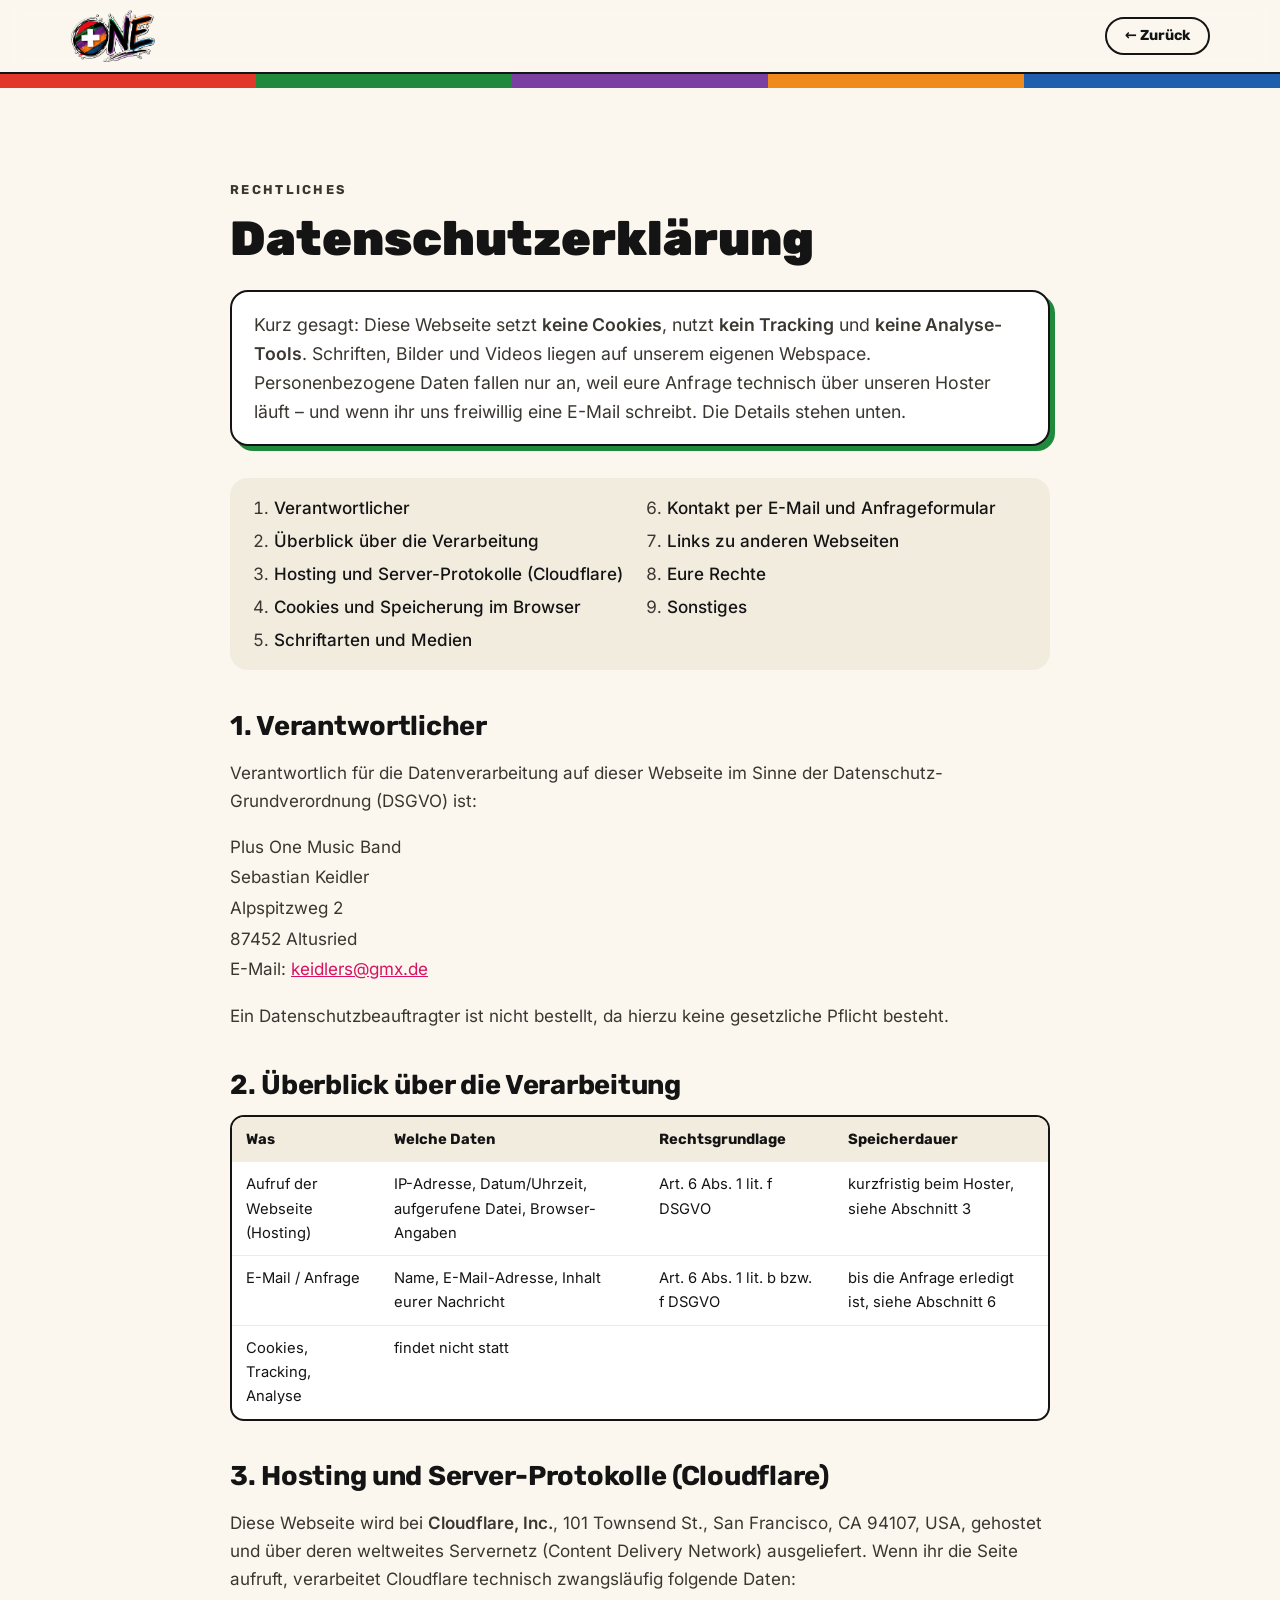
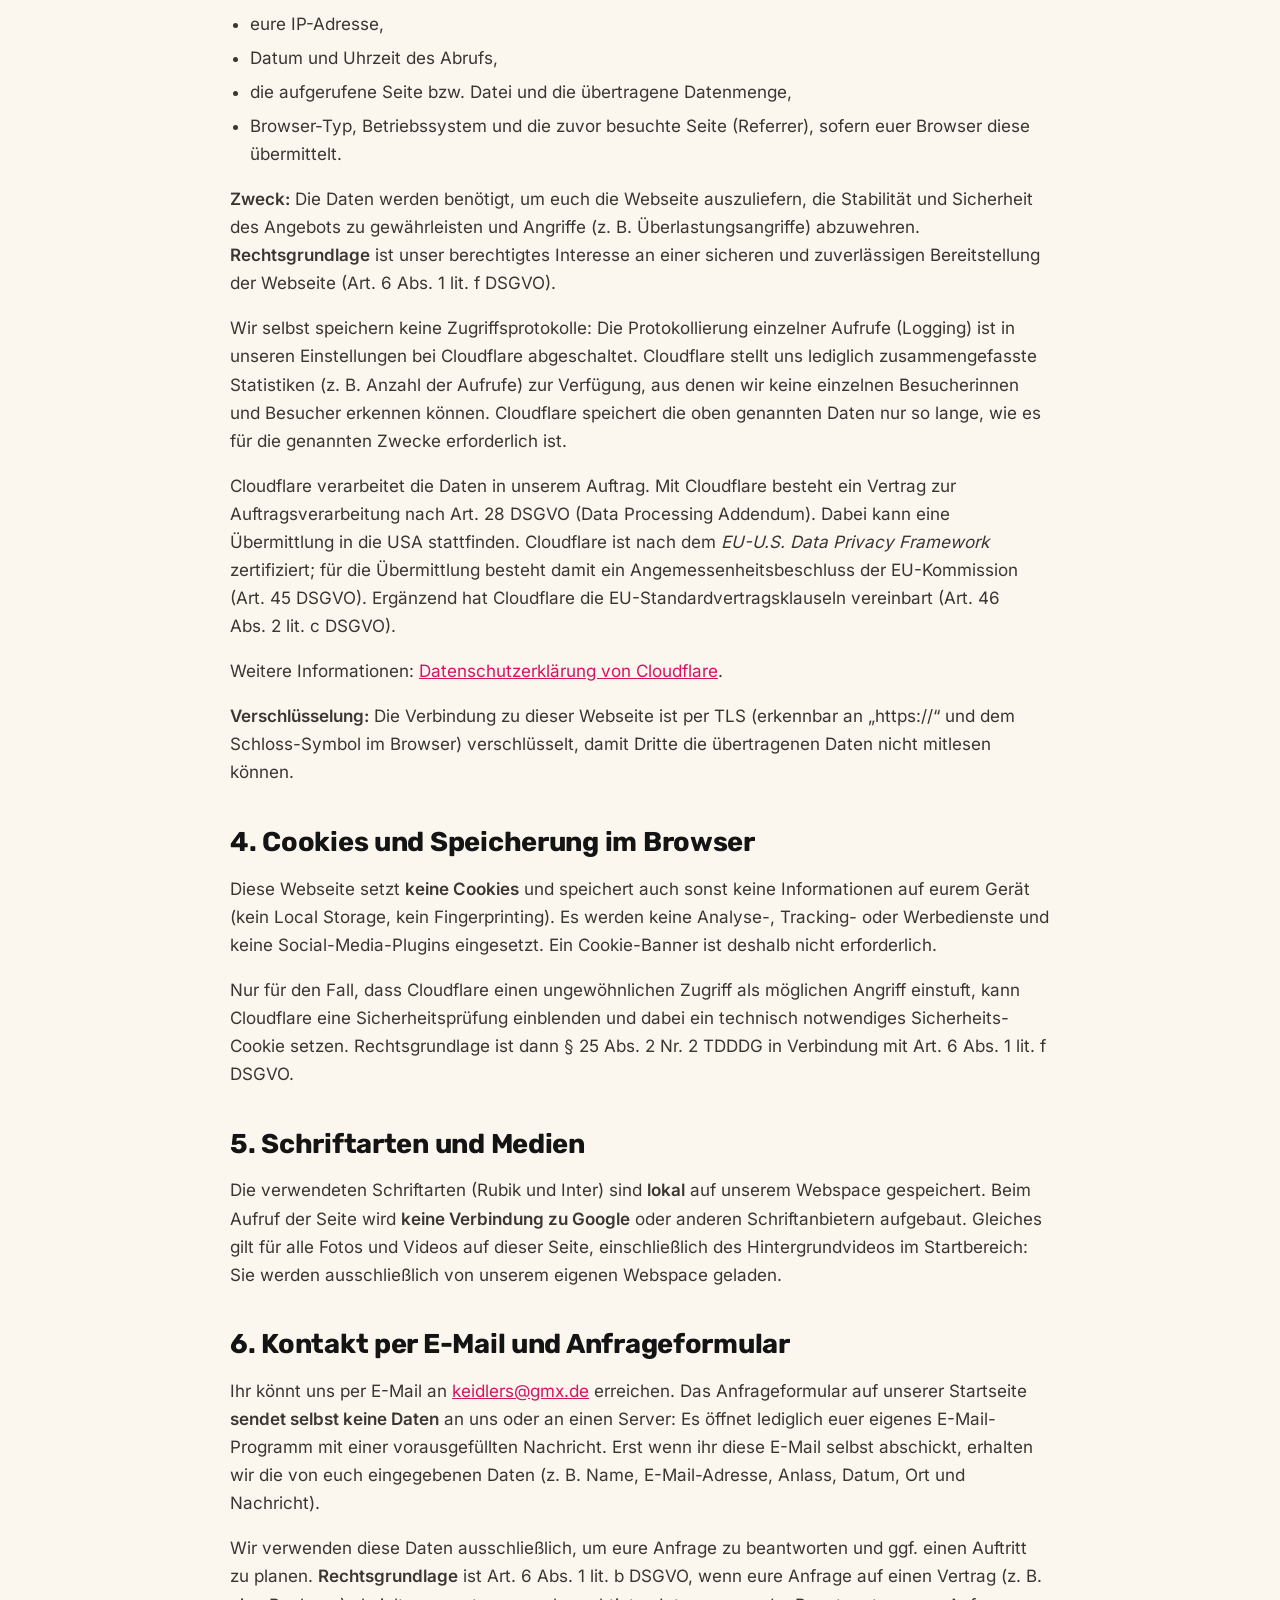
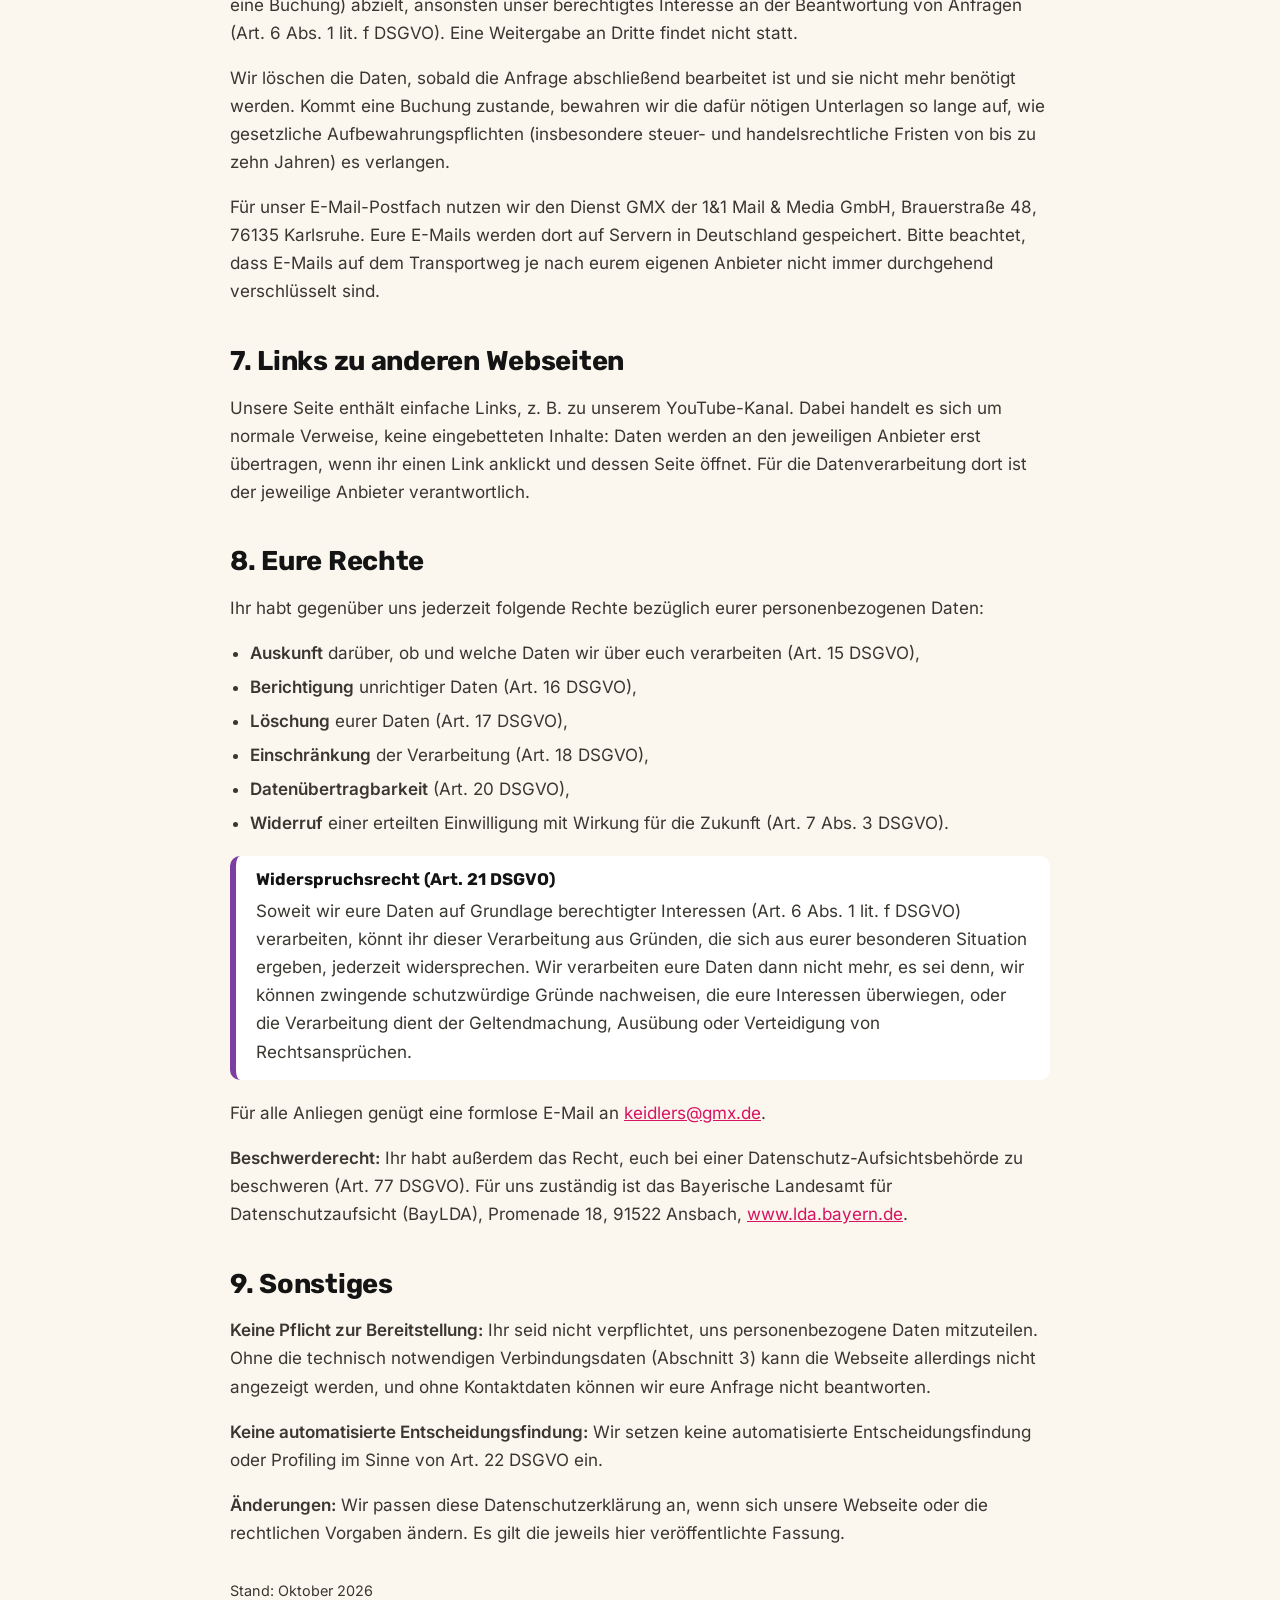
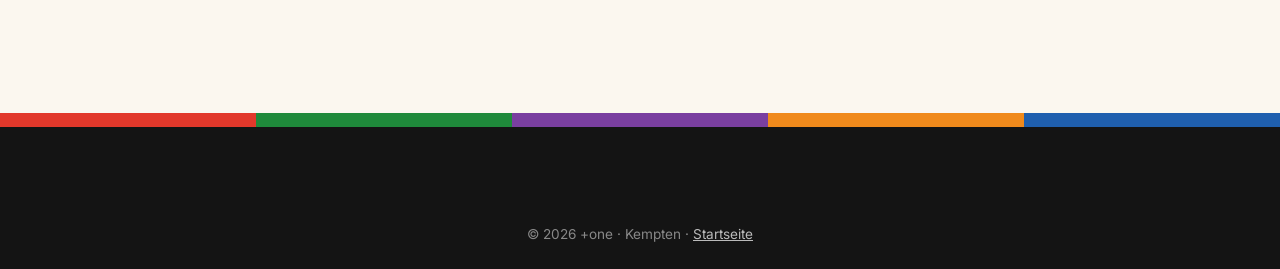
==== commit 82c540fc: "Impressum und Datenschutz: Verantwortlicher eingetragen Co-Authored-By: Claude Opus 5.5 <noreply@ant" ====
--- a/datenschutz.html
+++ b/datenschutz.html
@@ -49,9 +49,9 @@
         <p>Verantwortlich für die Datenverarbeitung auf dieser Webseite im Sinne der Datenschutz-Grundverordnung (DSGVO) ist:</p>
         <address>
           Plus One Music Band<br>
-          <span class="fill">[Vor- und Nachname der verantwortlichen Person]</span><br>
-          <span class="fill">[Straße und Hausnummer]</span><br>
-          <span class="fill">[PLZ]</span> Kempten<br>
+          Sebastian Keidler<br>
+          Alpspitzweg 2<br>
+          87452 Altusried<br>
           E-Mail: <a href="mailto:keidlers@gmx.de">keidlers@gmx.de</a>
         </address>
         <p>Ein Datenschutzbeauftragter ist nicht bestellt, da hierzu keine gesetzliche Pflicht besteht.</p>
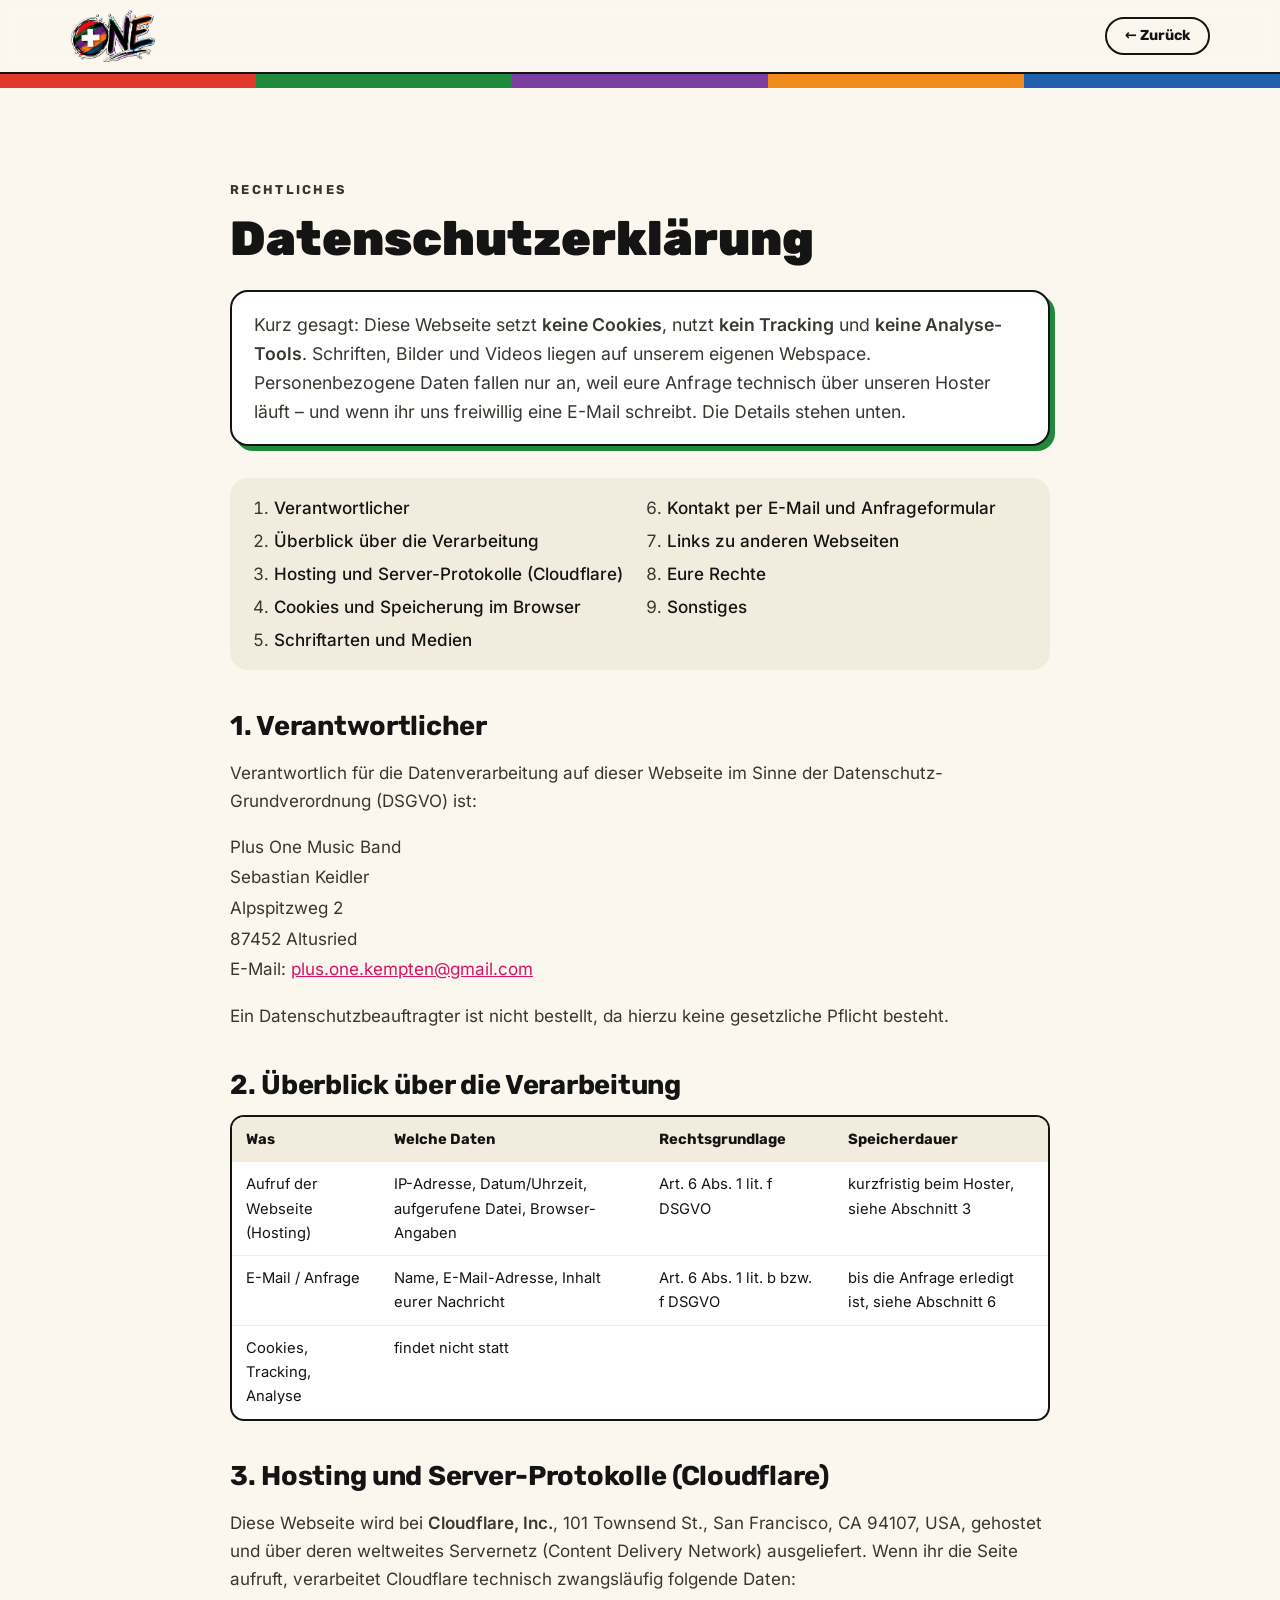
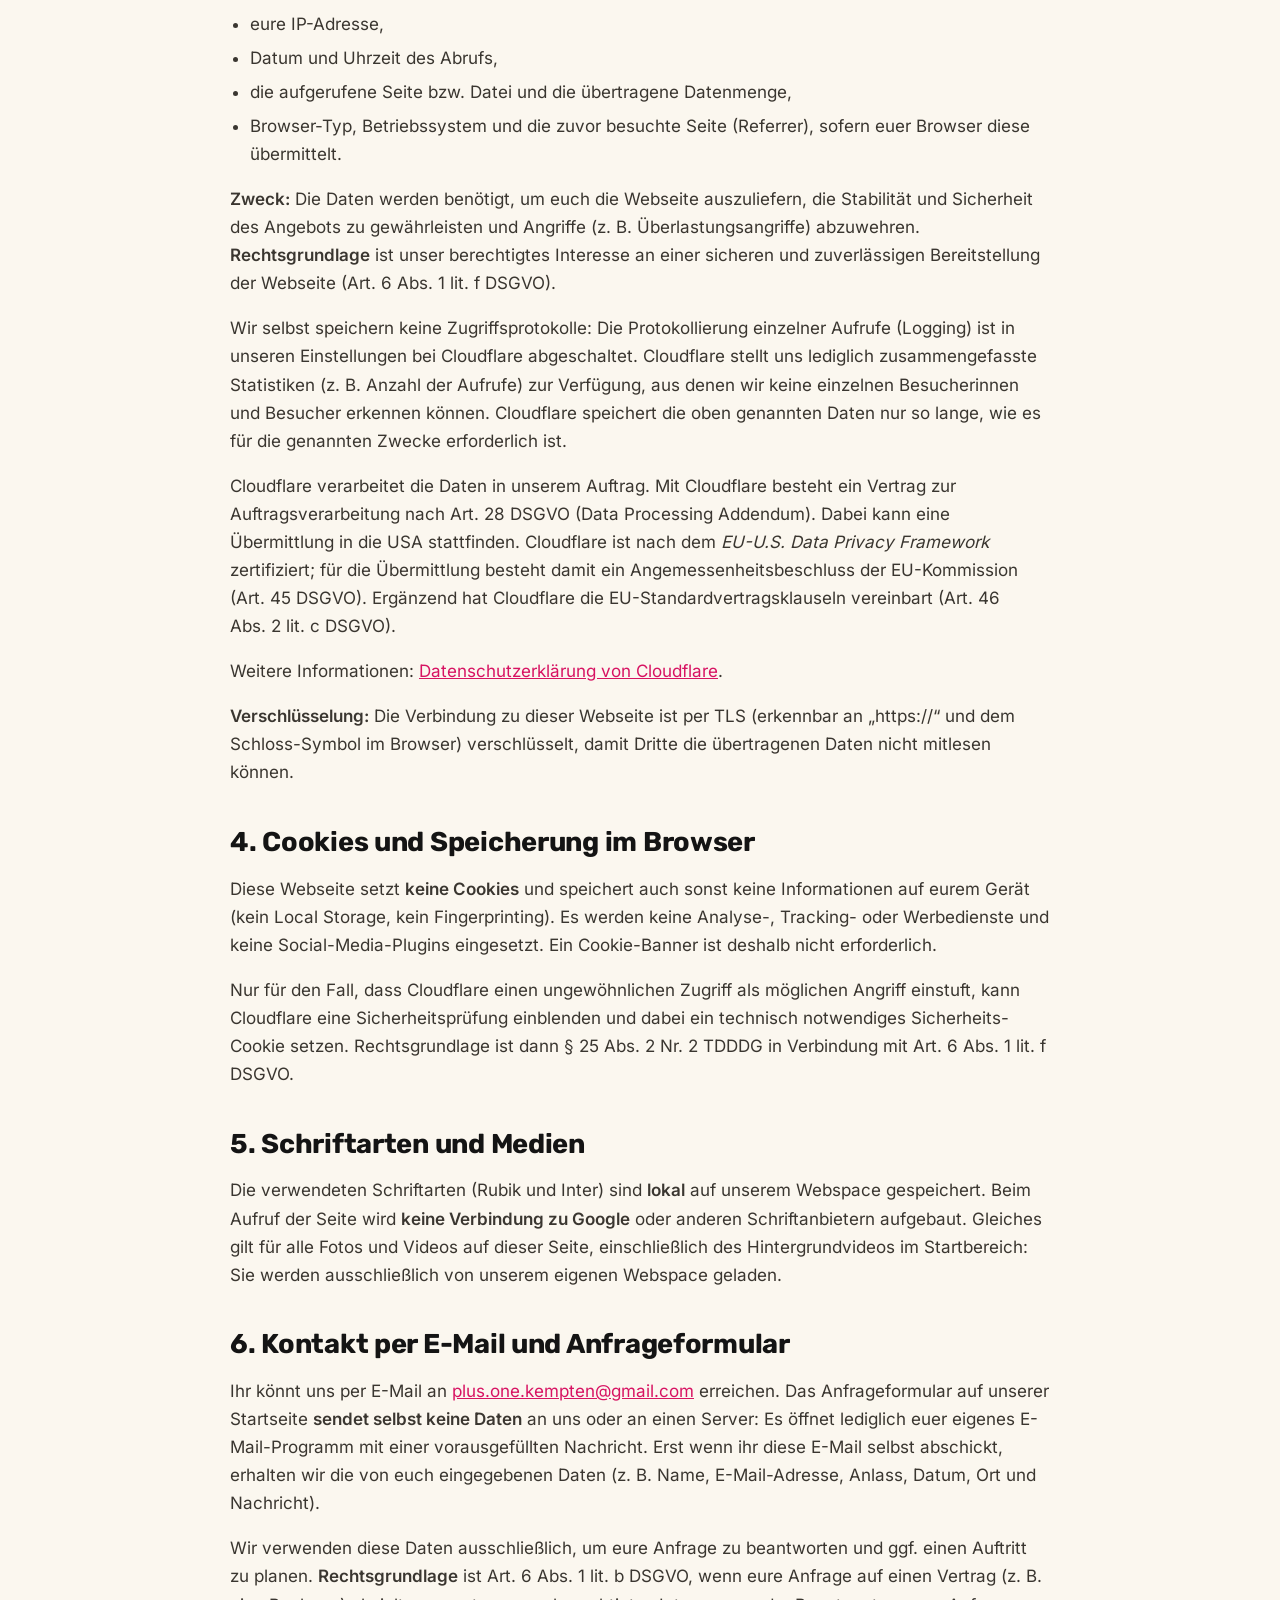
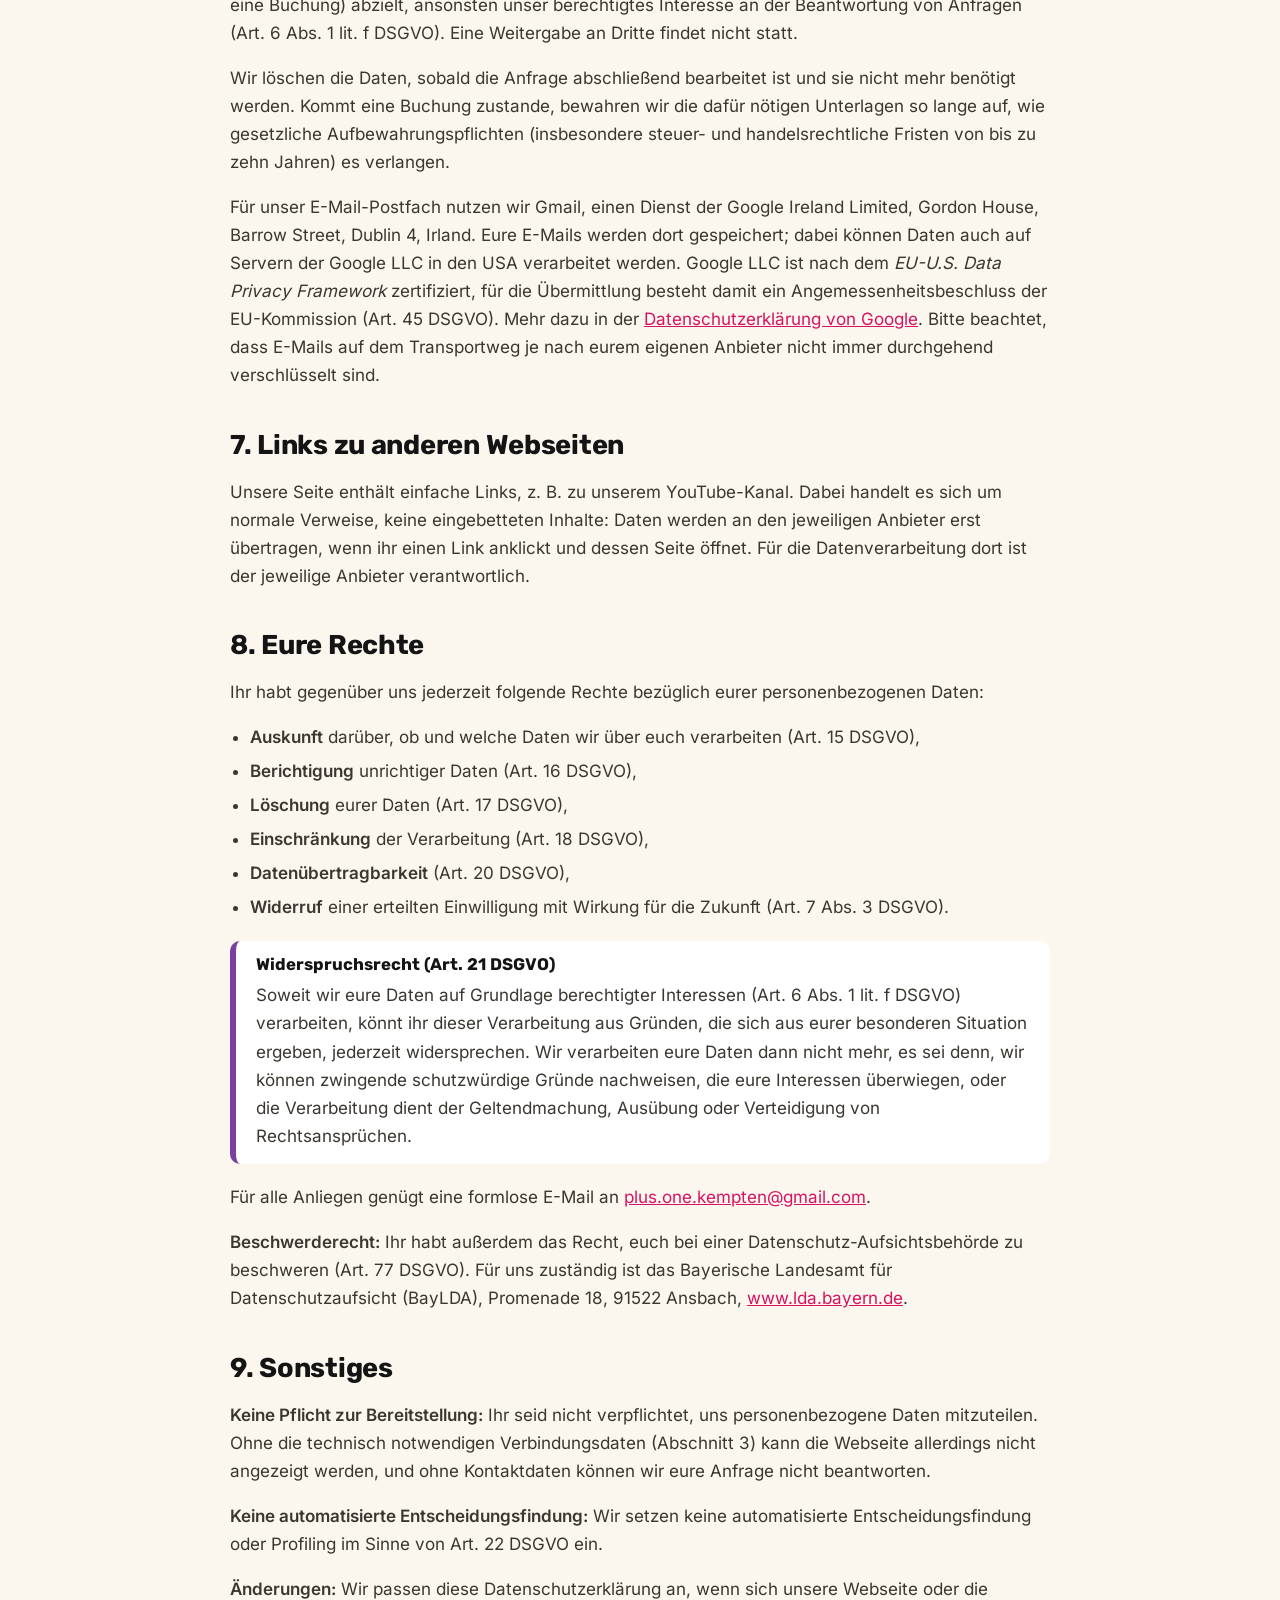
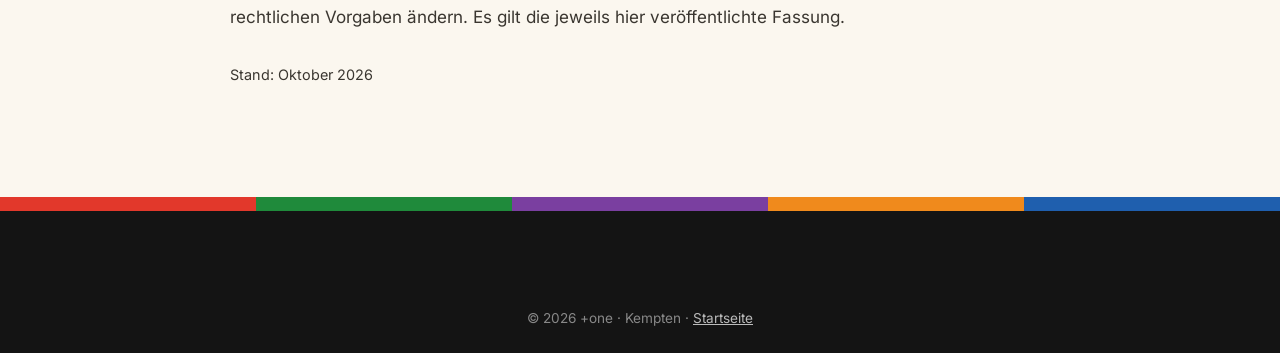
==== commit 05e3a212: "Kontakt-E-Mail: plus.one.kempten@gmail.com Neue Adresse in Kontakt, Anfrageformular, Impressum und D" ====
--- a/datenschutz.html
+++ b/datenschutz.html
@@ -52,7 +52,7 @@
           Sebastian Keidler<br>
           Alpspitzweg 2<br>
           87452 Altusried<br>
-          E-Mail: <a href="mailto:keidlers@gmx.de">keidlers@gmx.de</a>
+          E-Mail: <a href="mailto:plus.one.kempten@gmail.com">plus.one.kempten@gmail.com</a>
         </address>
         <p>Ein Datenschutzbeauftragter ist nicht bestellt, da hierzu keine gesetzliche Pflicht besteht.</p>
       </section>
@@ -156,7 +156,7 @@
       <section id="kontakt">
         <h2>6. Kontakt per E-Mail und Anfrageformular</h2>
         <p>
-          Ihr könnt uns per E-Mail an <a href="mailto:keidlers@gmx.de">keidlers@gmx.de</a> erreichen. Das
+          Ihr könnt uns per E-Mail an <a href="mailto:plus.one.kempten@gmail.com">plus.one.kempten@gmail.com</a> erreichen. Das
           Anfrageformular auf unserer Startseite <strong>sendet selbst keine Daten</strong> an uns oder an einen
           Server: Es öffnet lediglich euer eigenes E-Mail-Programm mit einer vorausgefüllten Nachricht. Erst wenn ihr
           diese E-Mail selbst abschickt, erhalten wir die von euch eingegebenen Daten (z.&nbsp;B. Name, E-Mail-Adresse,
@@ -175,9 +175,14 @@
           verlangen.
         </p>
         <p>
-          Für unser E-Mail-Postfach nutzen wir den Dienst GMX der 1&amp;1 Mail &amp; Media GmbH, Brauerstraße 48,
-          76135 Karlsruhe. Eure E-Mails werden dort auf Servern in Deutschland gespeichert. Bitte beachtet, dass
-          E-Mails auf dem Transportweg je nach eurem eigenen Anbieter nicht immer durchgehend verschlüsselt sind.
+          Für unser E-Mail-Postfach nutzen wir Gmail, einen Dienst der Google Ireland Limited, Gordon House,
+          Barrow Street, Dublin 4, Irland. Eure E-Mails werden dort gespeichert; dabei können Daten auch auf Servern
+          der Google LLC in den USA verarbeitet werden. Google LLC ist nach dem <em>EU-U.S. Data Privacy Framework</em>
+          zertifiziert, für die Übermittlung besteht damit ein Angemessenheitsbeschluss der EU-Kommission
+          (Art.&nbsp;45 DSGVO). Mehr dazu in der
+          <a href="https://policies.google.com/privacy" target="_blank" rel="noopener">Datenschutzerklärung von Google</a>.
+          Bitte beachtet, dass E-Mails auf dem Transportweg je nach eurem eigenen Anbieter nicht immer durchgehend
+          verschlüsselt sind.
         </p>
       </section>
 
@@ -234,7 +239,7 @@
           </p>
         </div>
         <p>
-          Für alle Anliegen genügt eine formlose E-Mail an <a href="mailto:keidlers@gmx.de">keidlers@gmx.de</a>.
+          Für alle Anliegen genügt eine formlose E-Mail an <a href="mailto:plus.one.kempten@gmail.com">plus.one.kempten@gmail.com</a>.
         </p>
         <p>
           <strong>Beschwerderecht:</strong> Ihr habt außerdem das Recht, euch bei einer Datenschutz-Aufsichtsbehörde
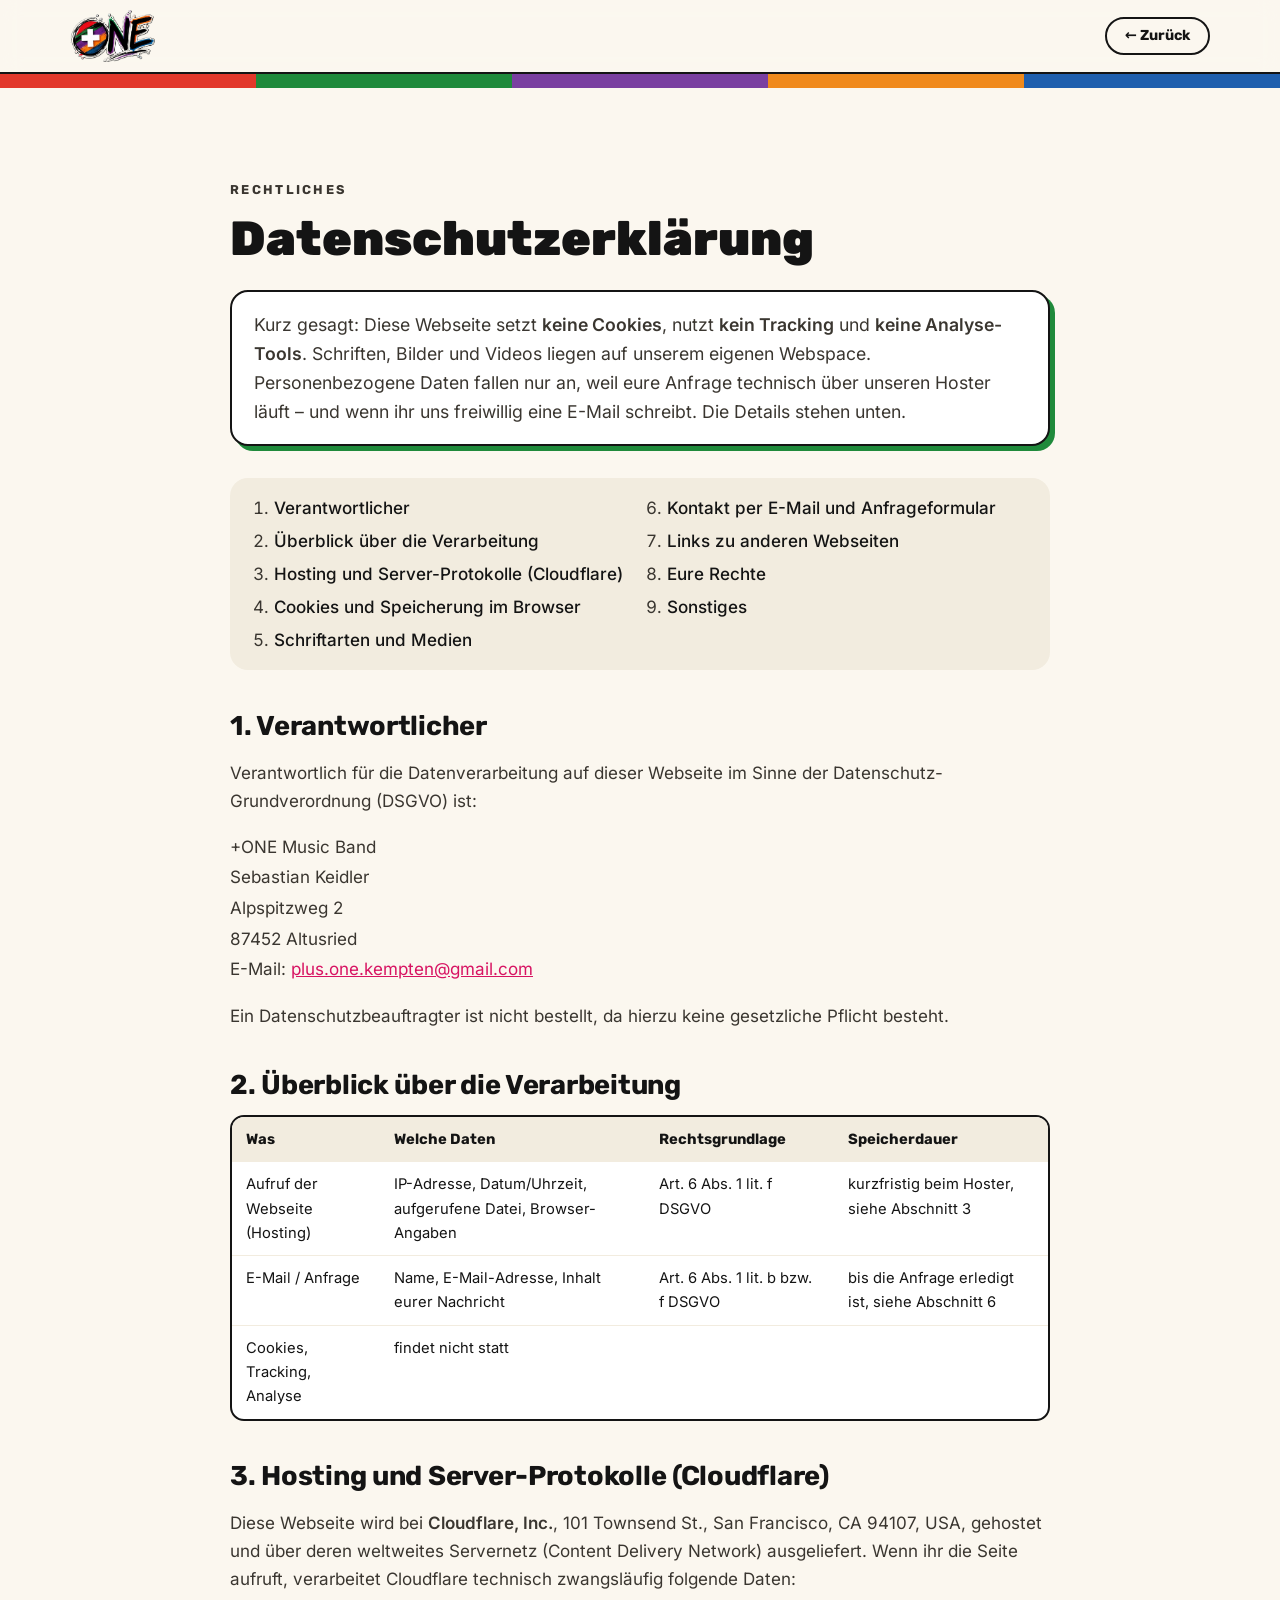
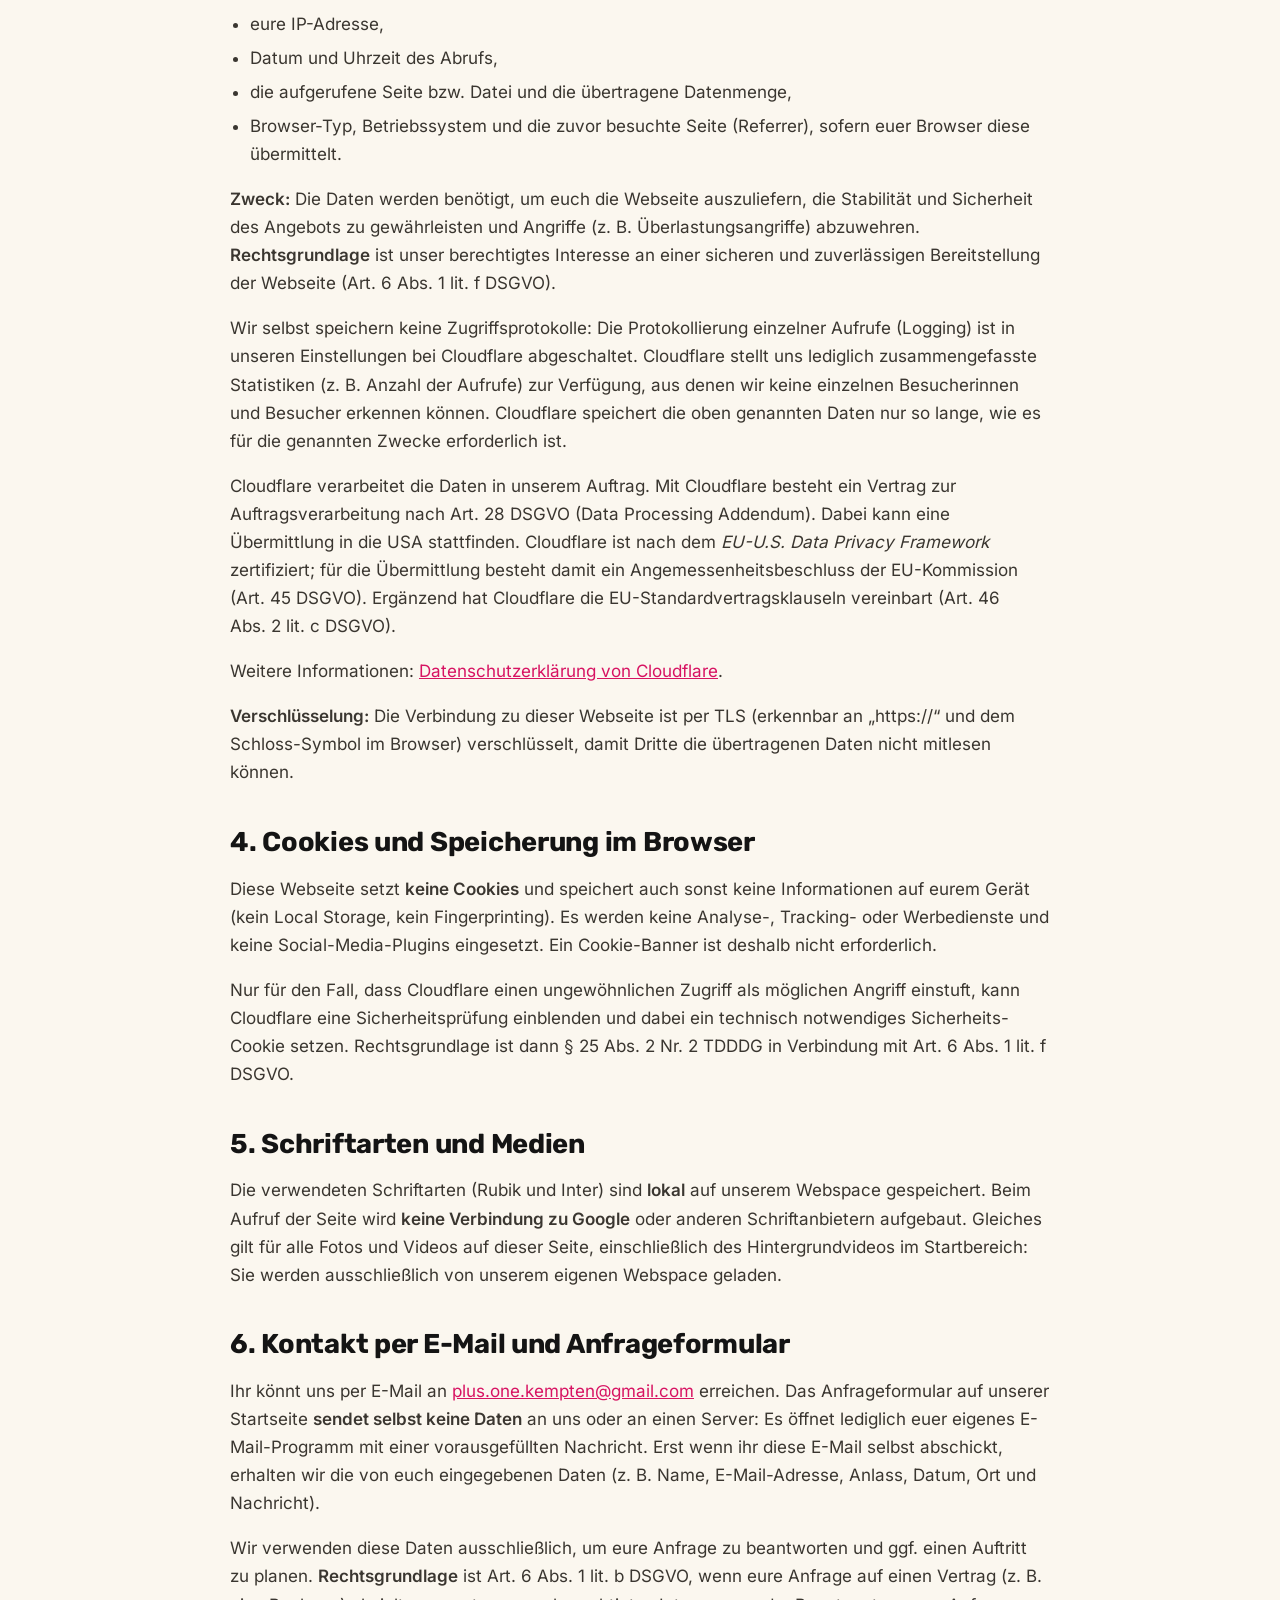
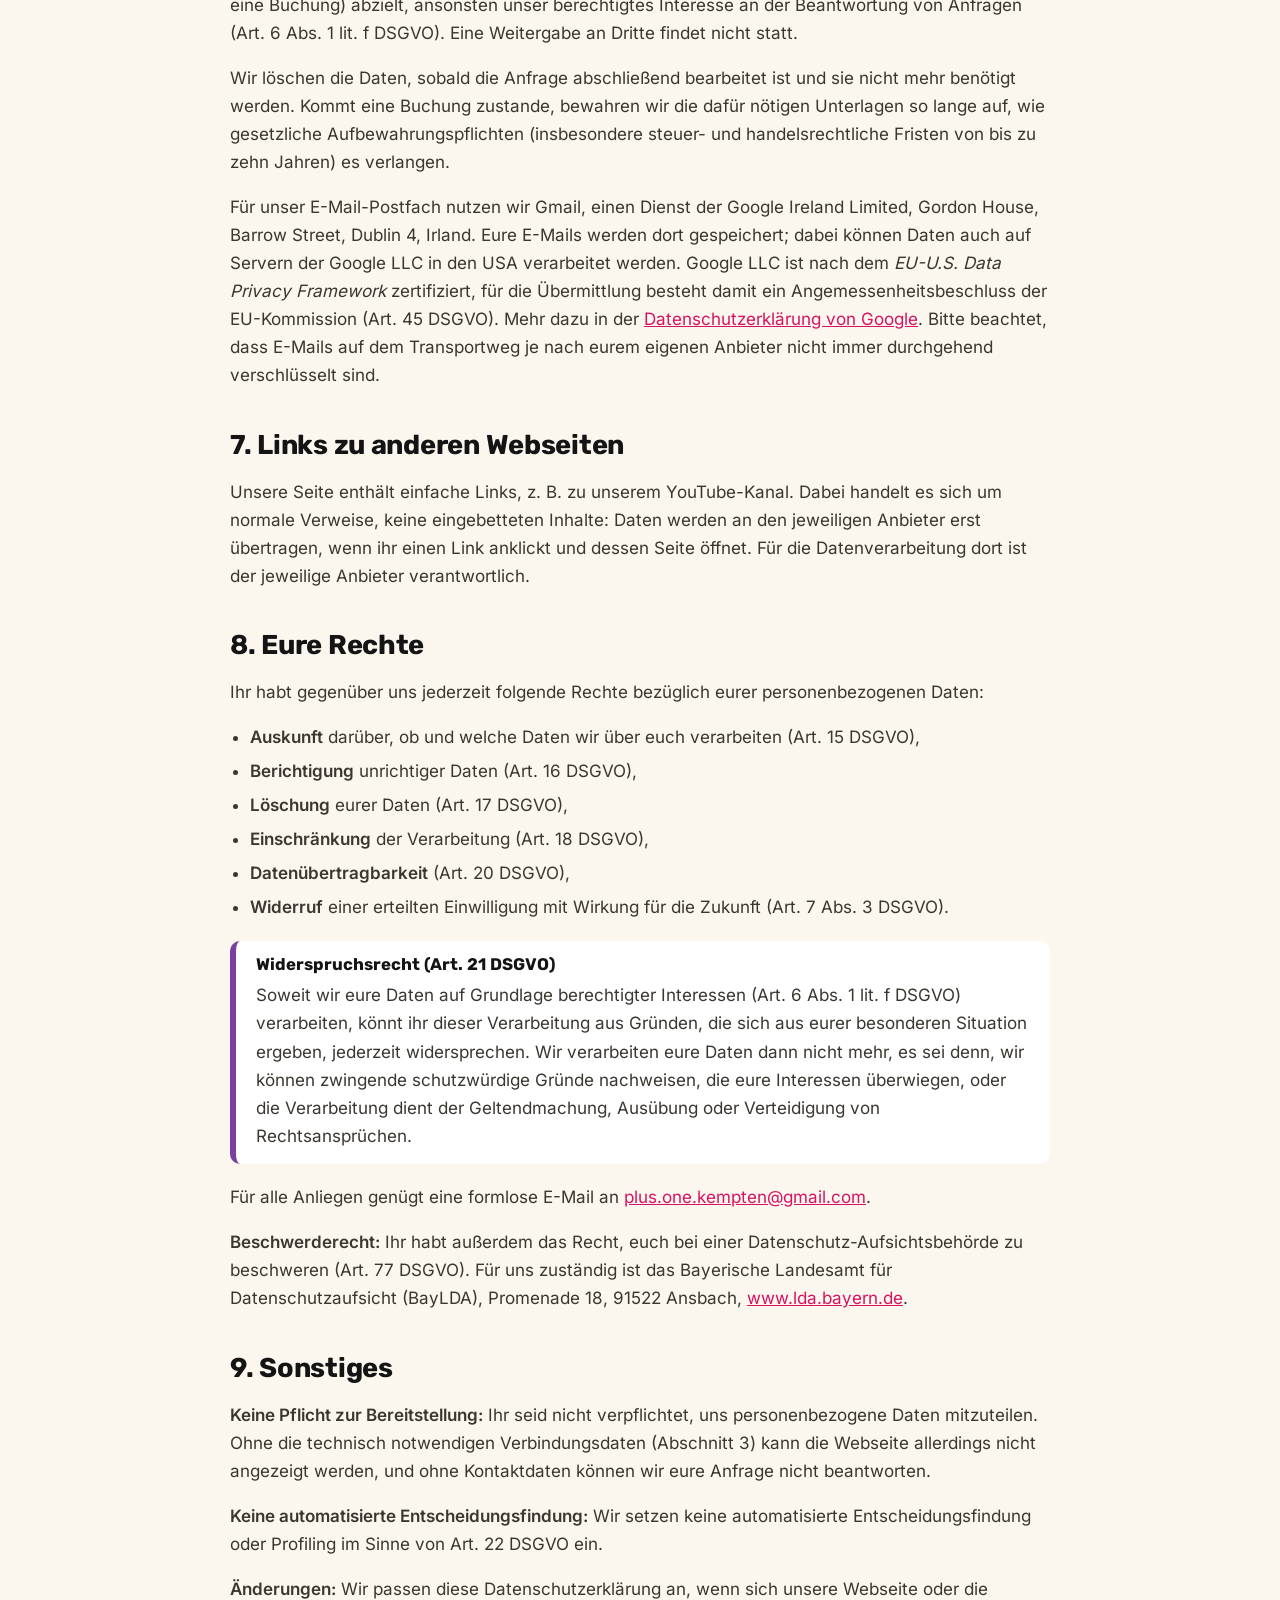
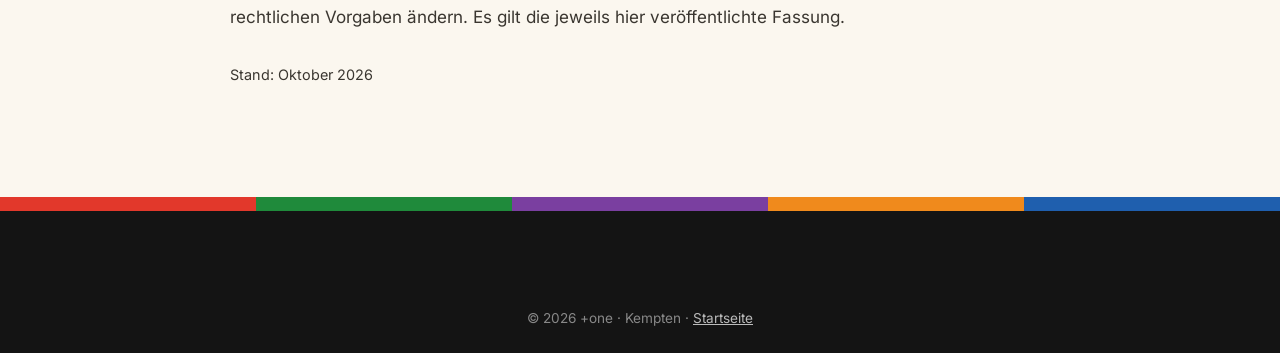
==== commit 69a91dad: "Impressum: Bandname +ONE Music Band Co-Authored-By: Claude Opus 5.5 <noreply@anthropic.com>" ====
--- a/datenschutz.html
+++ b/datenschutz.html
@@ -48,7 +48,7 @@
         <h2>1. Verantwortlicher</h2>
         <p>Verantwortlich für die Datenverarbeitung auf dieser Webseite im Sinne der Datenschutz-Grundverordnung (DSGVO) ist:</p>
         <address>
-          Plus One Music Band<br>
+          +ONE Music Band<br>
           Sebastian Keidler<br>
           Alpspitzweg 2<br>
           87452 Altusried<br>
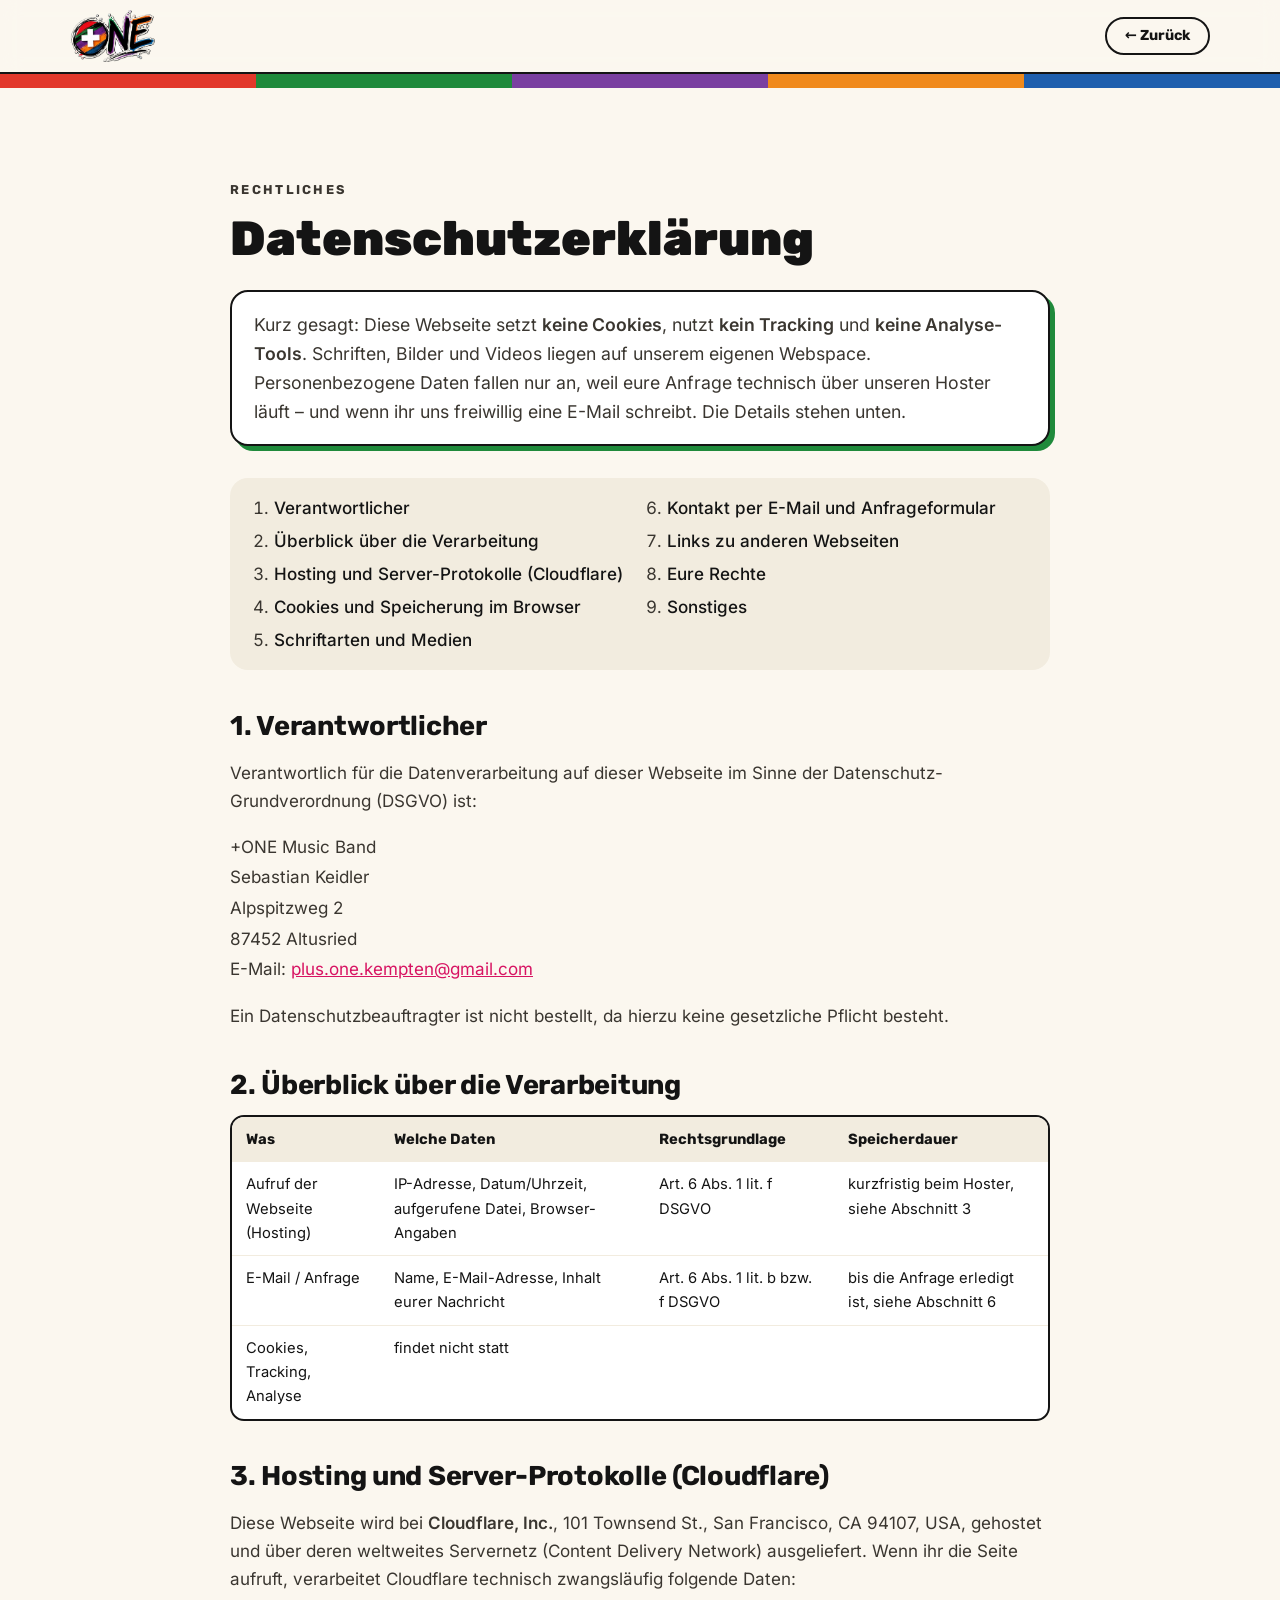
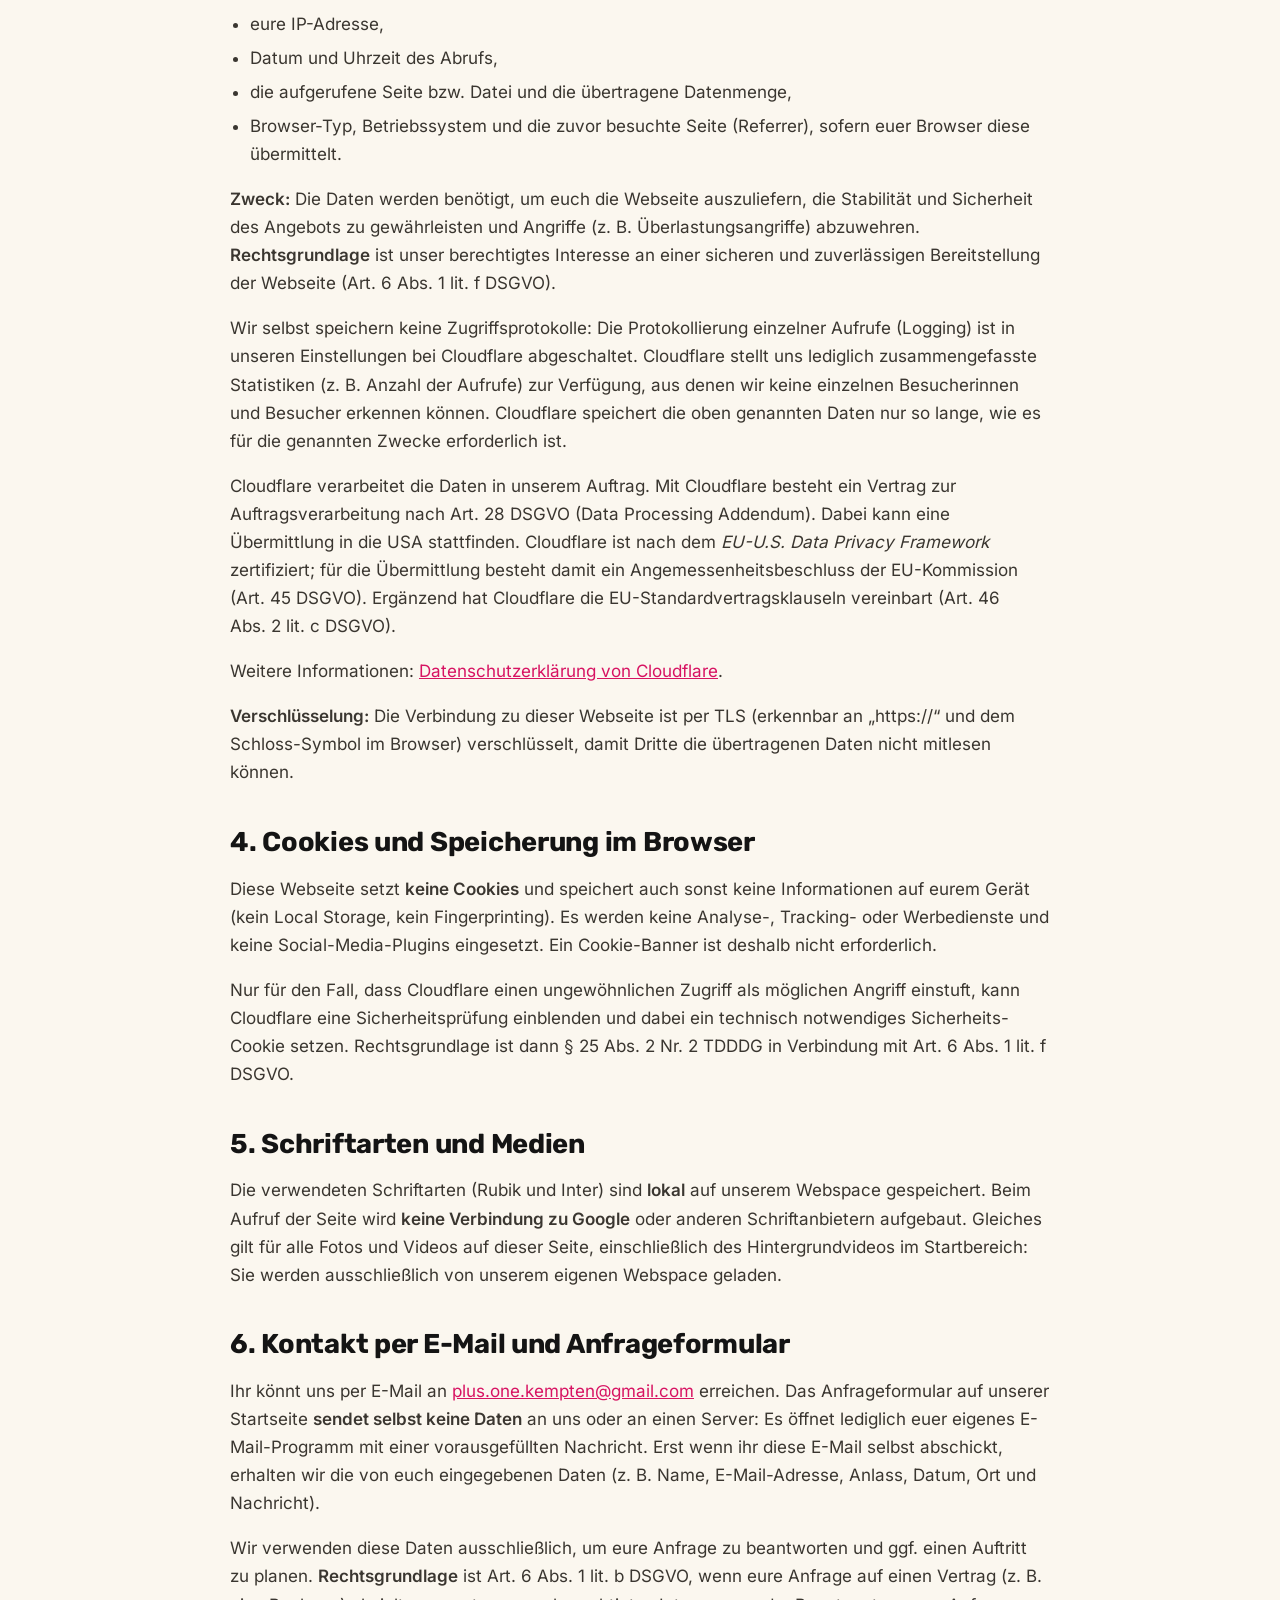
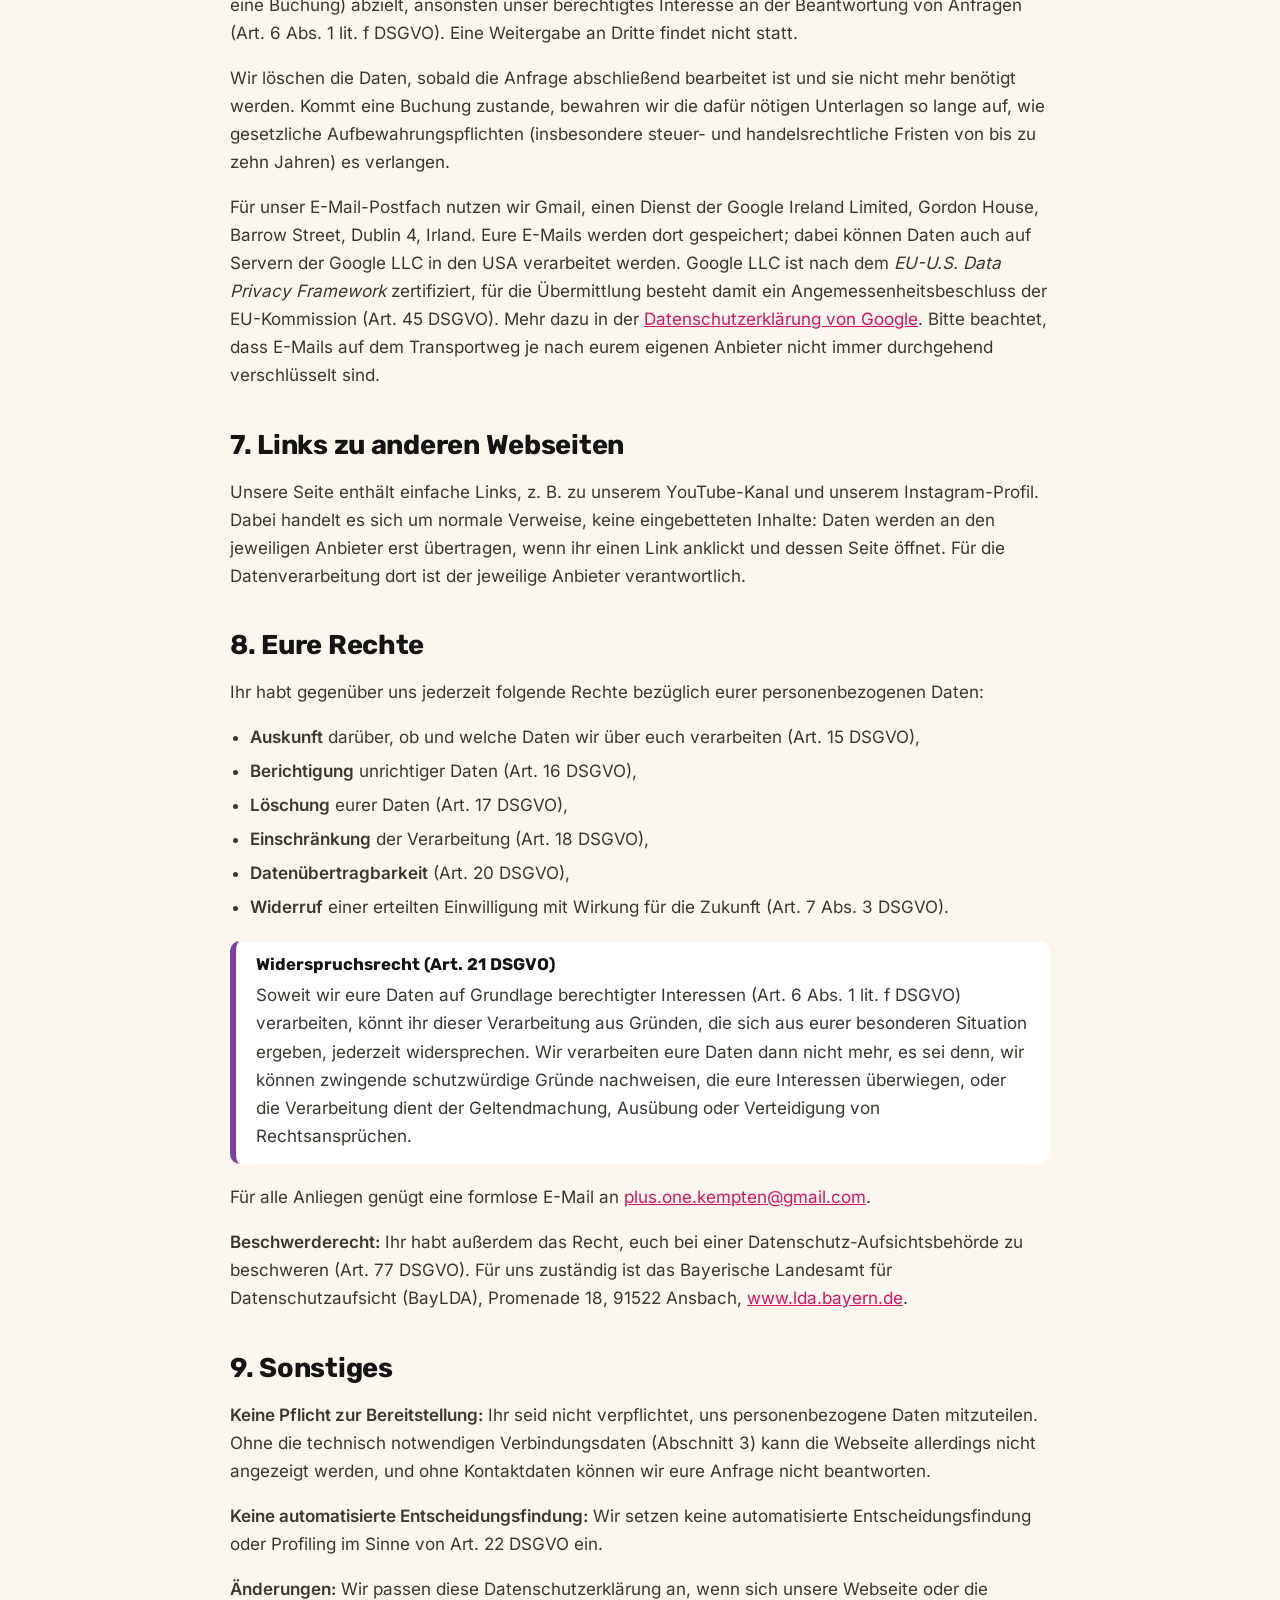
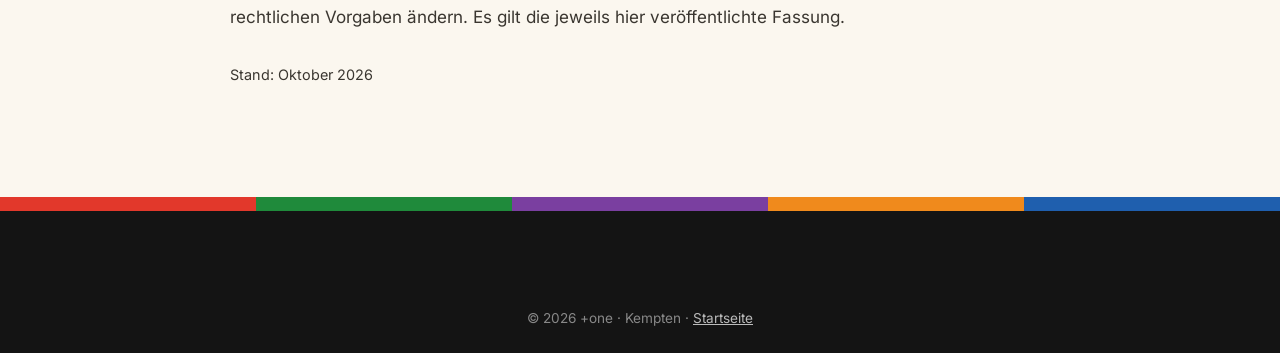
==== commit ed16e5ca: "Instagram-Profil verknüpft Co-Authored-By: Claude Opus 5.5 <noreply@anthropic.com>" ====
--- a/datenschutz.html
+++ b/datenschutz.html
@@ -189,7 +189,7 @@
       <section id="links">
         <h2>7. Links zu anderen Webseiten</h2>
         <p>
-          Unsere Seite enthält einfache Links, z.&nbsp;B. zu unserem YouTube-Kanal. Dabei handelt es sich um normale
+          Unsere Seite enthält einfache Links, z.&nbsp;B. zu unserem YouTube-Kanal und unserem Instagram-Profil. Dabei handelt es sich um normale
           Verweise, keine eingebetteten Inhalte: Daten werden an den jeweiligen Anbieter erst übertragen, wenn ihr einen
           Link anklickt und dessen Seite öffnet. Für die Datenverarbeitung dort ist der jeweilige Anbieter
           verantwortlich.
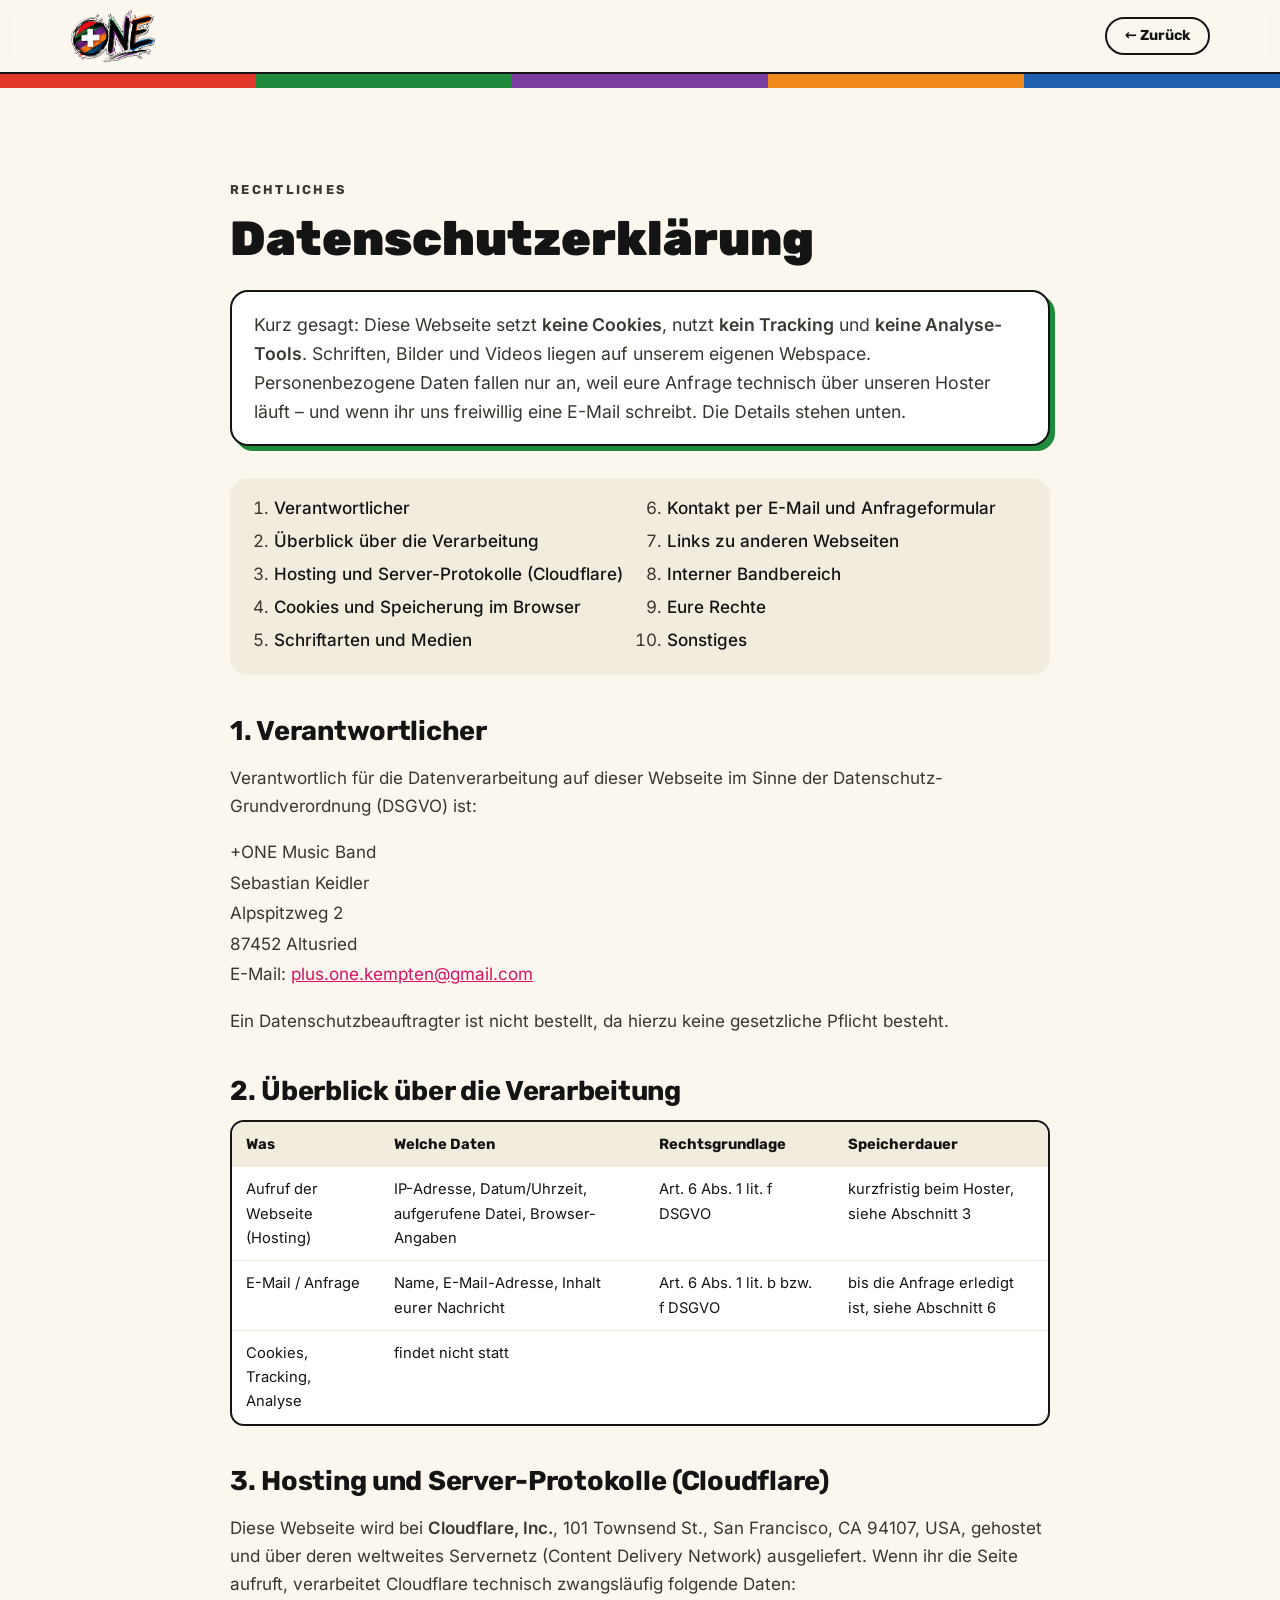
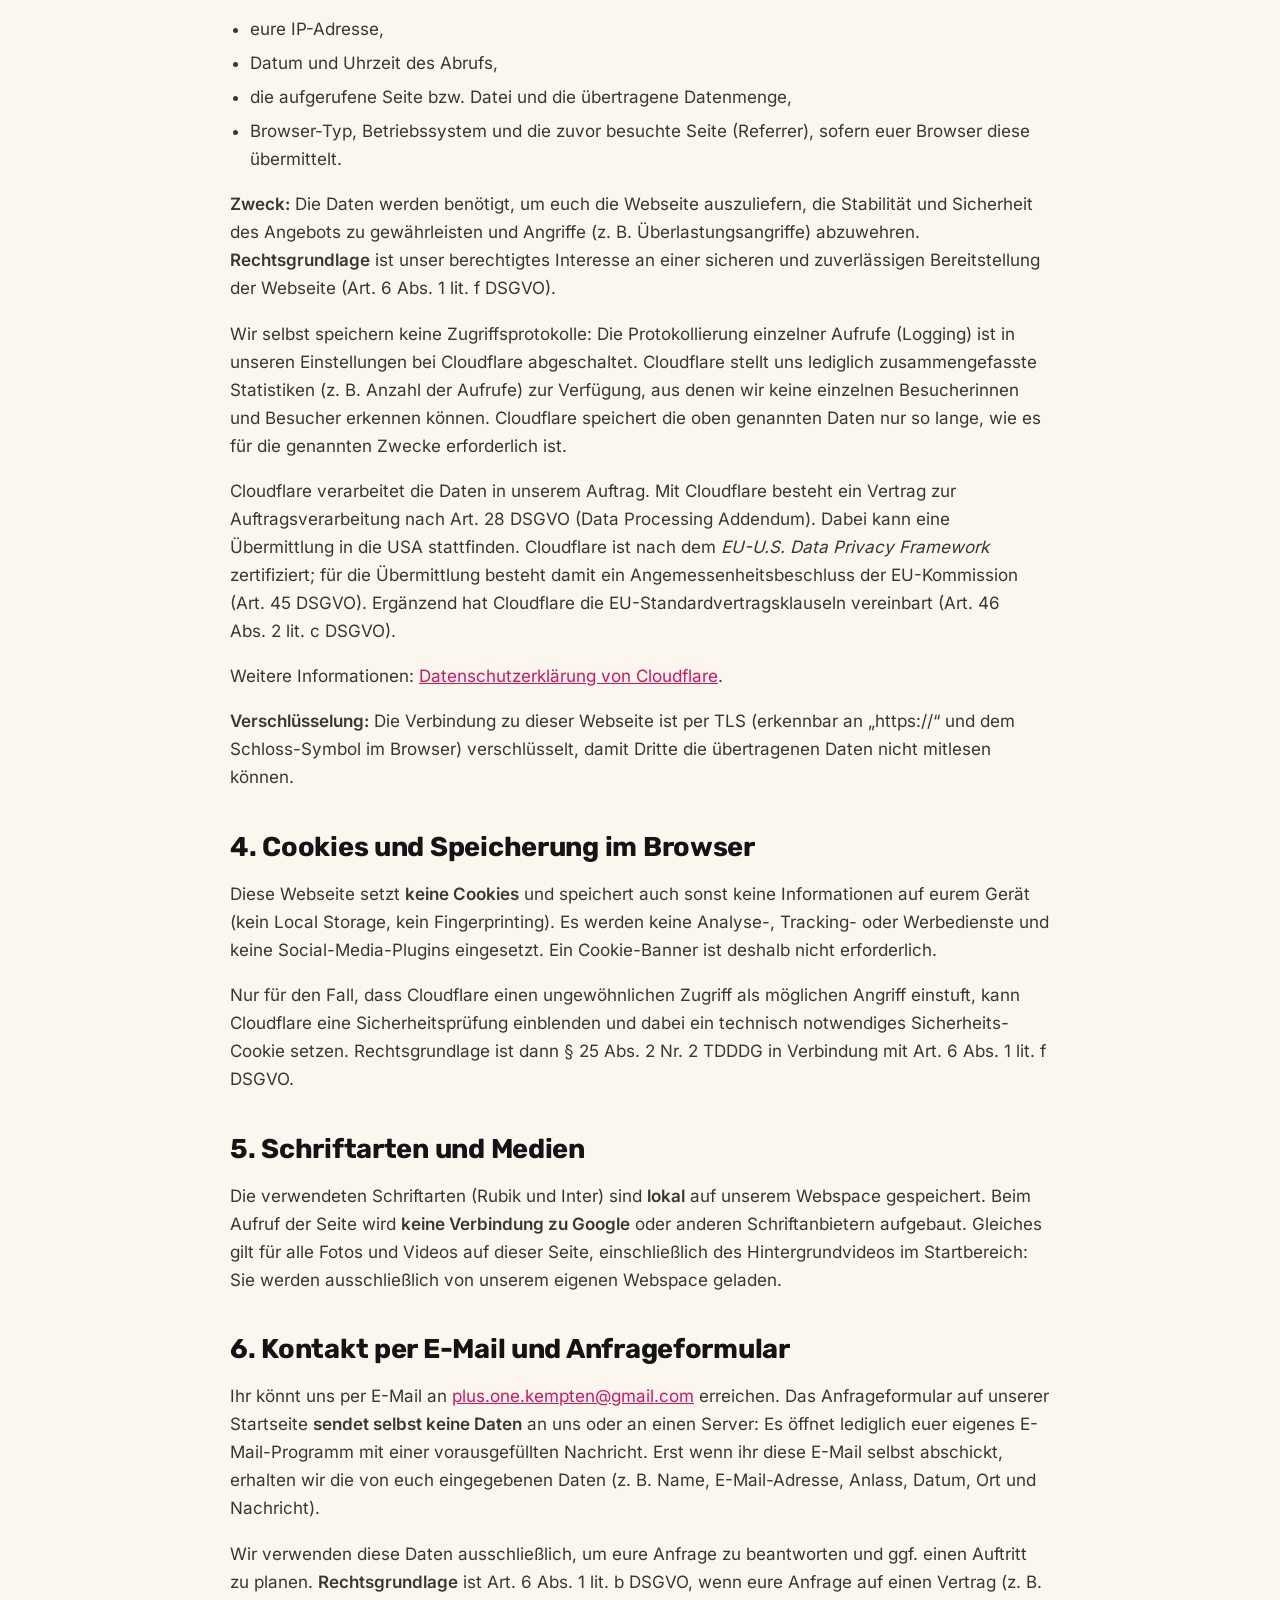
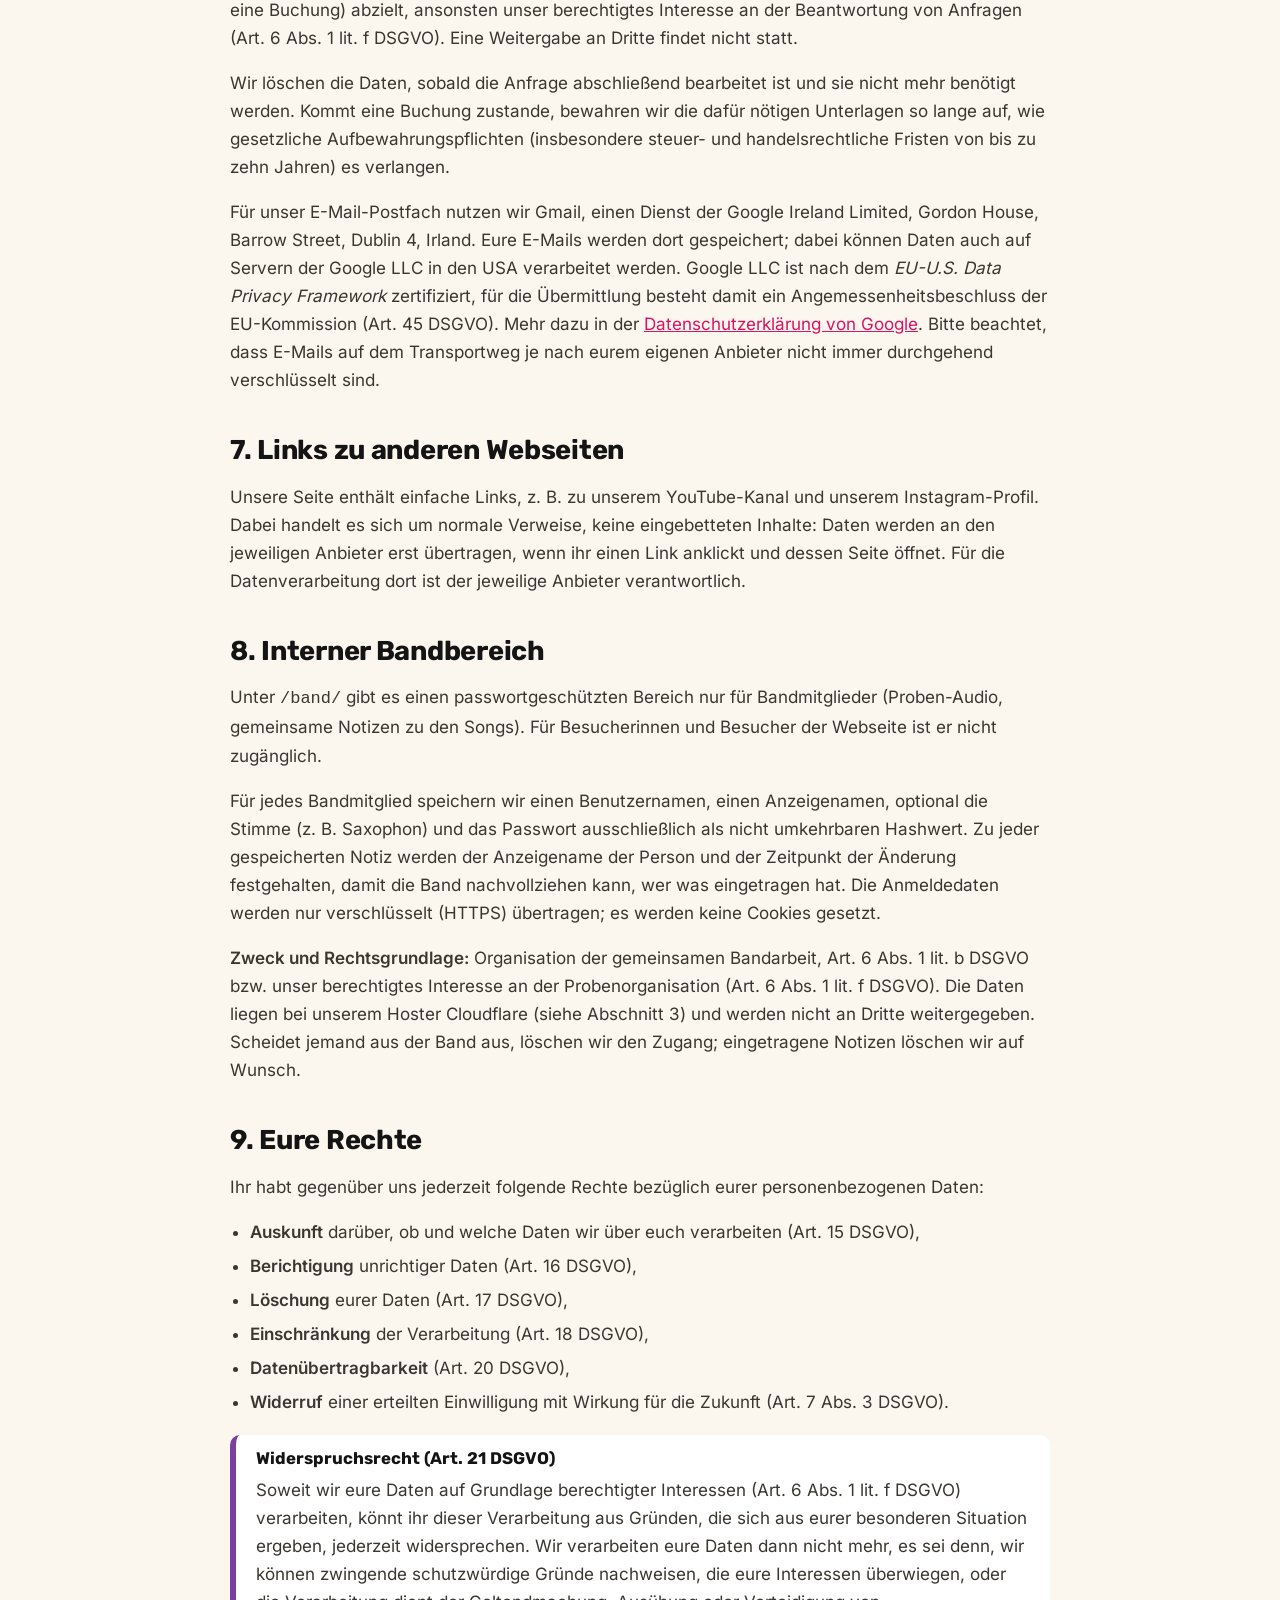
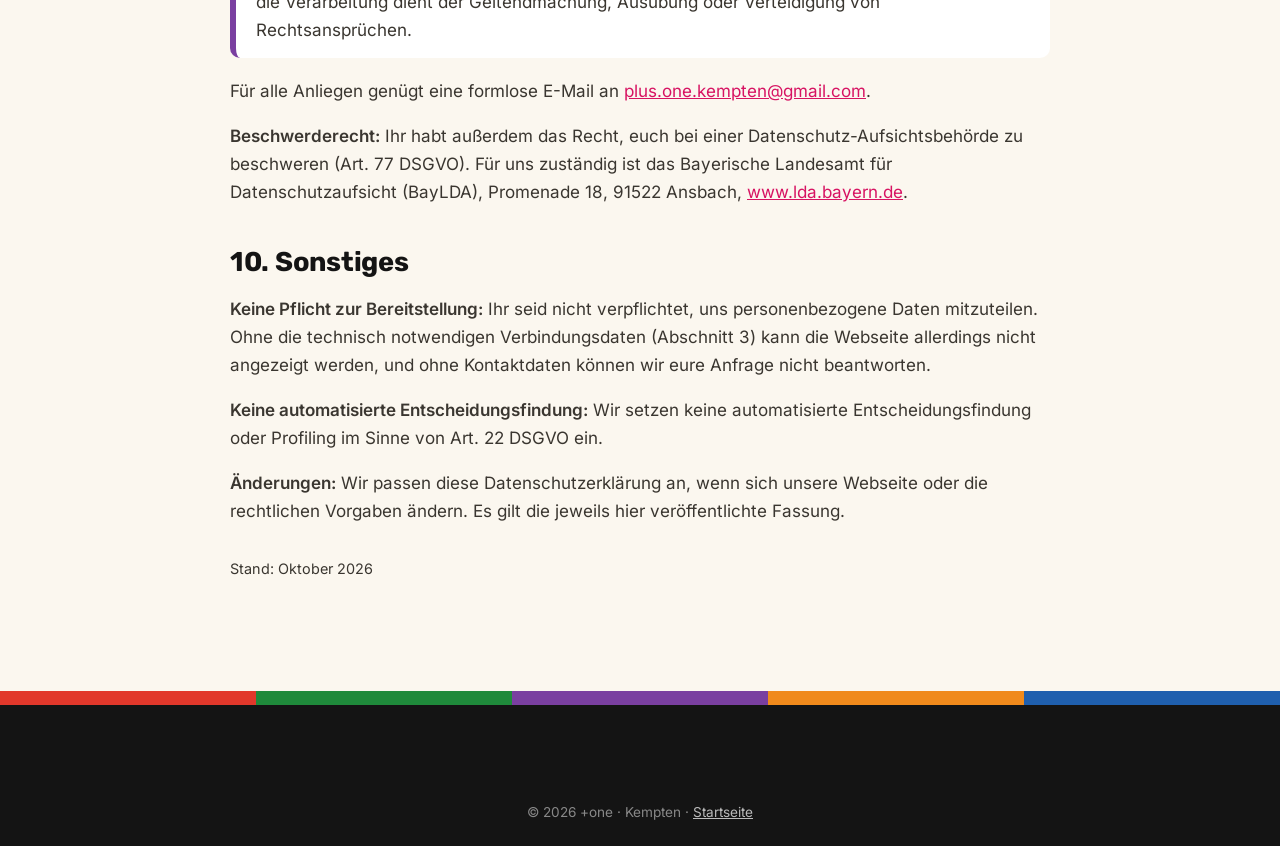
==== commit 465567a6: "Interner Bandbereich unter /band/ - Worker (nur für /band*): Login pro Bandmitglied, Songs mit Origi" ====
--- a/datenschutz.html
+++ b/datenschutz.html
@@ -39,6 +39,7 @@
           <li><a href="#schriften">Schriftarten und Medien</a></li>
           <li><a href="#kontakt">Kontakt per E-Mail und Anfrageformular</a></li>
           <li><a href="#links">Links zu anderen Webseiten</a></li>
+          <li><a href="#bandbereich">Interner Bandbereich</a></li>
           <li><a href="#rechte">Eure Rechte</a></li>
           <li><a href="#sonstiges">Sonstiges</a></li>
         </ol>
@@ -217,8 +218,30 @@
         </p>
       </section>
 
+      <section id="bandbereich">
+        <h2>8. Interner Bandbereich</h2>
+        <p>
+          Unter <code>/band/</code> gibt es einen passwortgeschützten Bereich nur für Bandmitglieder (Proben-Audio,
+          gemeinsame Notizen zu den Songs). Für Besucherinnen und Besucher der Webseite ist er nicht zugänglich.
+        </p>
+        <p>
+          Für jedes Bandmitglied speichern wir einen Benutzernamen, einen Anzeigenamen, optional die Stimme
+          (z.&nbsp;B. Saxophon) und das Passwort ausschließlich als nicht umkehrbaren Hashwert. Zu jeder gespeicherten
+          Notiz werden der Anzeigename der Person und der Zeitpunkt der Änderung festgehalten, damit die Band
+          nachvollziehen kann, wer was eingetragen hat. Die Anmeldedaten werden nur verschlüsselt (HTTPS) übertragen;
+          es werden keine Cookies gesetzt.
+        </p>
+        <p>
+          <strong>Zweck und Rechtsgrundlage:</strong> Organisation der gemeinsamen Bandarbeit, Art.&nbsp;6 Abs.&nbsp;1
+          lit.&nbsp;b DSGVO bzw. unser berechtigtes Interesse an der Probenorganisation (Art.&nbsp;6 Abs.&nbsp;1
+          lit.&nbsp;f DSGVO). Die Daten liegen bei unserem Hoster Cloudflare (siehe Abschnitt&nbsp;3) und werden
+          nicht an Dritte weitergegeben. Scheidet jemand aus der Band aus, löschen wir den Zugang; eingetragene
+          Notizen löschen wir auf Wunsch.
+        </p>
+      </section>
+
       <section id="rechte">
-        <h2>8. Eure Rechte</h2>
+        <h2>9. Eure Rechte</h2>
         <p>Ihr habt gegenüber uns jederzeit folgende Rechte bezüglich eurer personenbezogenen Daten:</p>
         <ul>
           <li><strong>Auskunft</strong> darüber, ob und welche Daten wir über euch verarbeiten (Art.&nbsp;15 DSGVO),</li>
@@ -250,7 +273,7 @@
       </section>
 
       <section id="sonstiges">
-        <h2>9. Sonstiges</h2>
+        <h2>10. Sonstiges</h2>
         <p>
           <strong>Keine Pflicht zur Bereitstellung:</strong> Ihr seid nicht verpflichtet, uns personenbezogene Daten
           mitzuteilen. Ohne die technisch notwendigen Verbindungsdaten (Abschnitt&nbsp;3) kann die Webseite allerdings
--- a/styles.css
+++ b/styles.css
@@ -213,6 +213,8 @@
   font: 700 .85rem/1 var(--font-head); text-transform: uppercase; letter-spacing: .08em;
 }
 .gig__date span { font-size: 2rem; font-weight: 900; letter-spacing: 0; margin-bottom: 2px; }
+.gig--empty { border-style: dashed; box-shadow: none; background: var(--paper); }
+.gig--empty .gig__date { font-size: 1.8rem; font-weight: 900; letter-spacing: 0; background: var(--ink); }
 .gig__info h3 { font-size: clamp(1.1rem, 2.4vw, 1.5rem); margin: 0; }
 .gig__info p { margin: 0; color: var(--muted); }
 .note { margin: 0; color: var(--muted); }
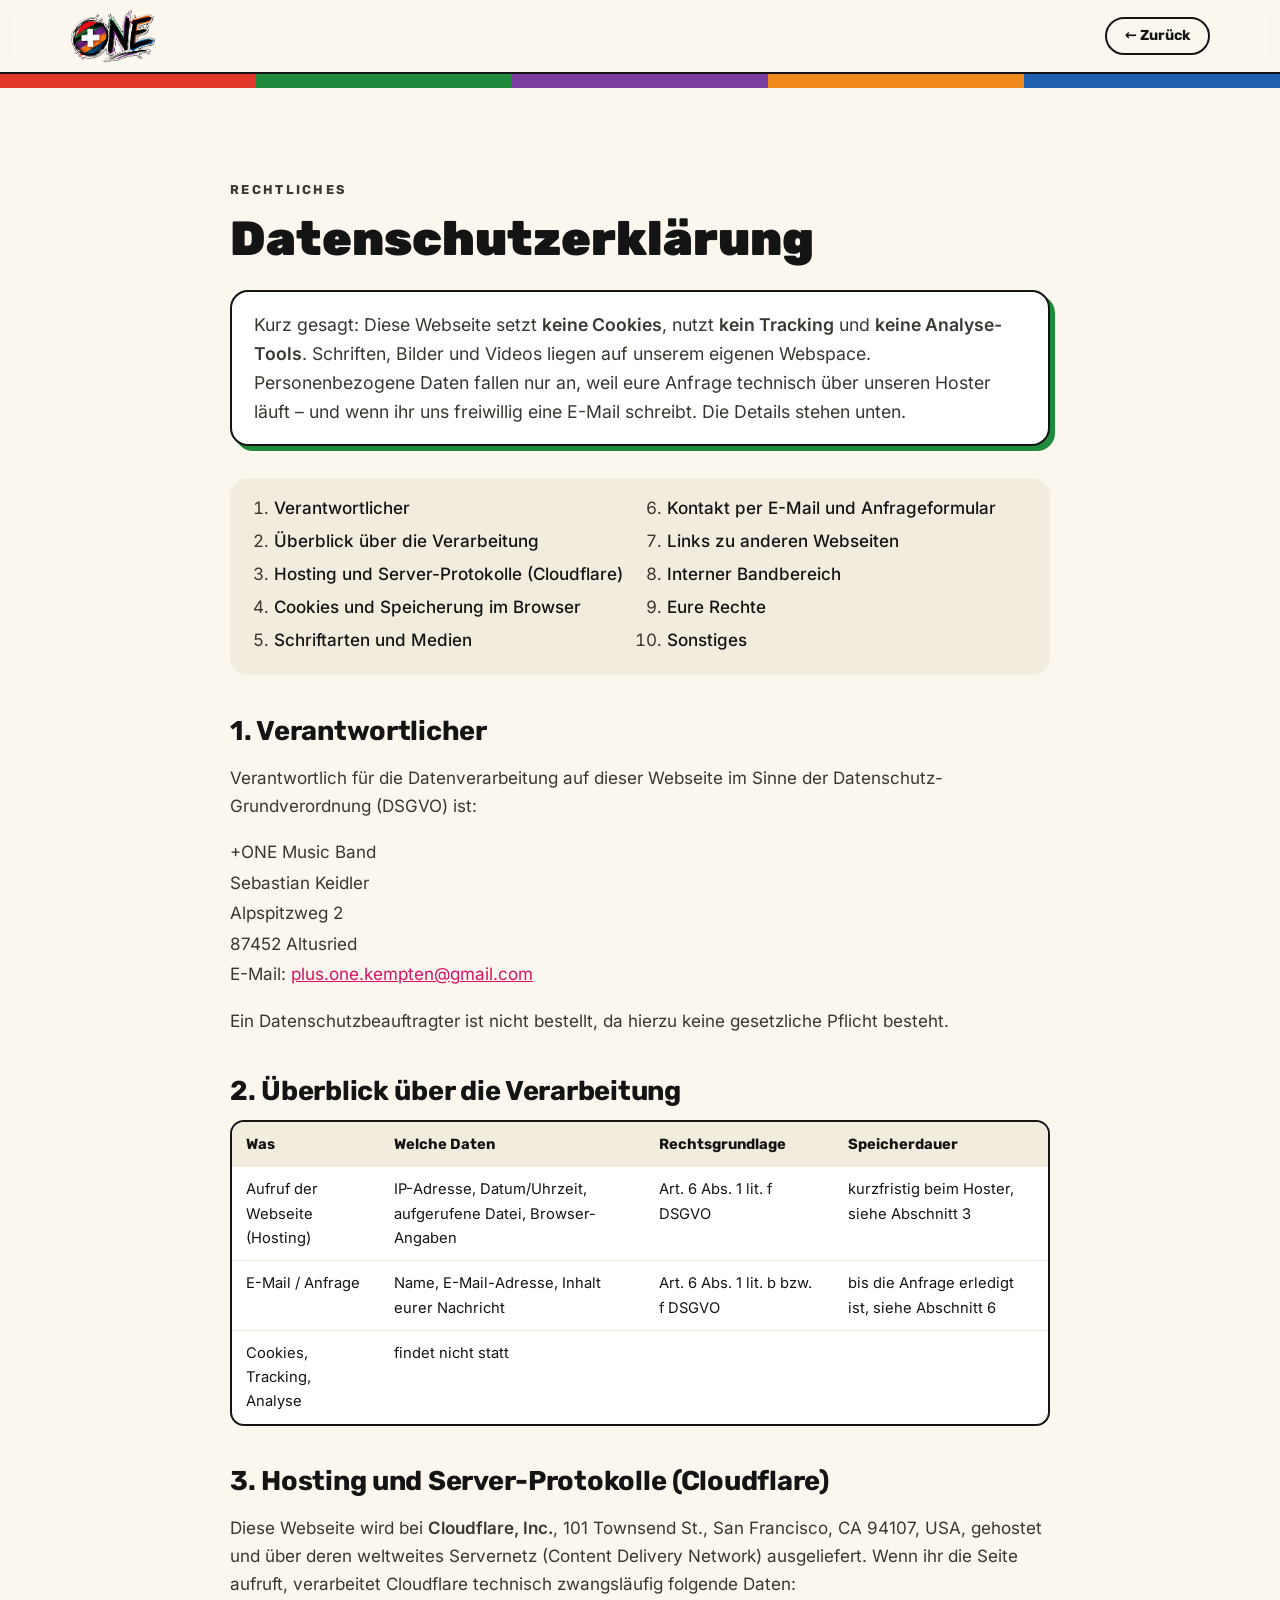
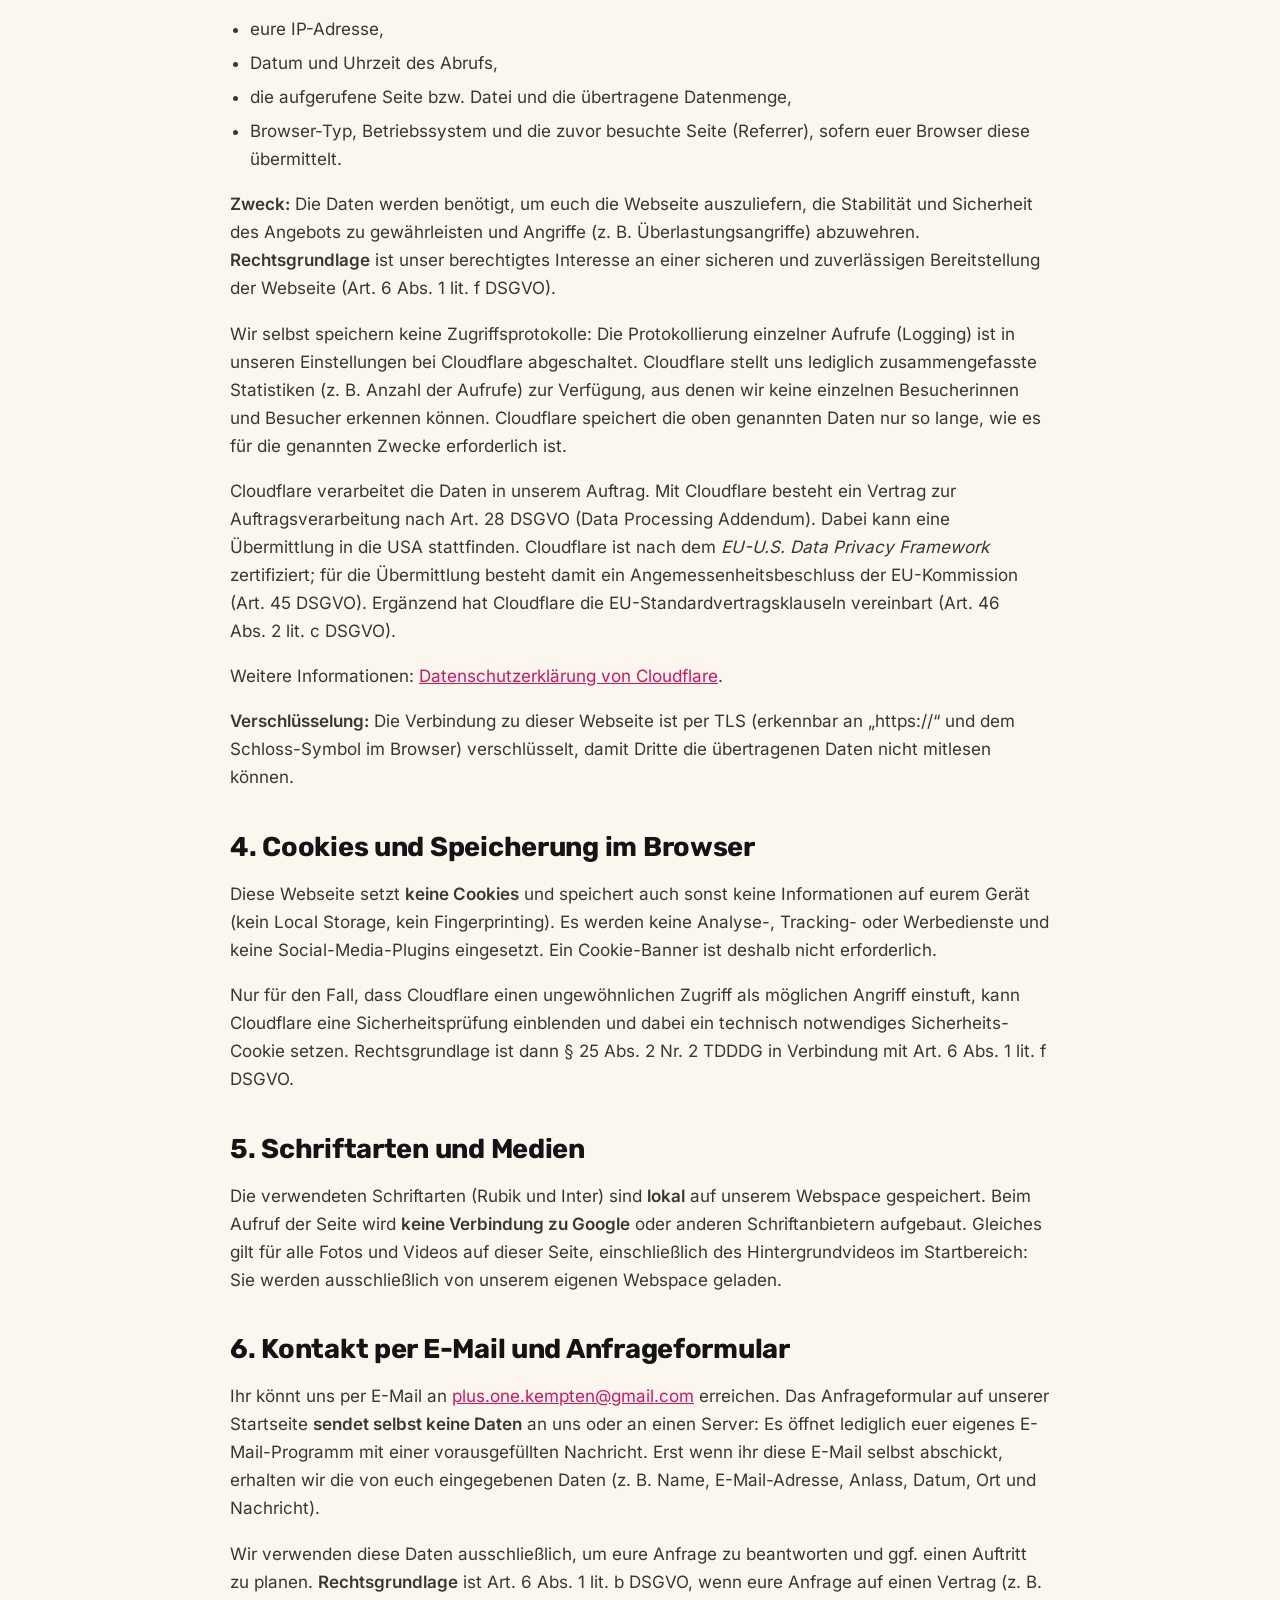
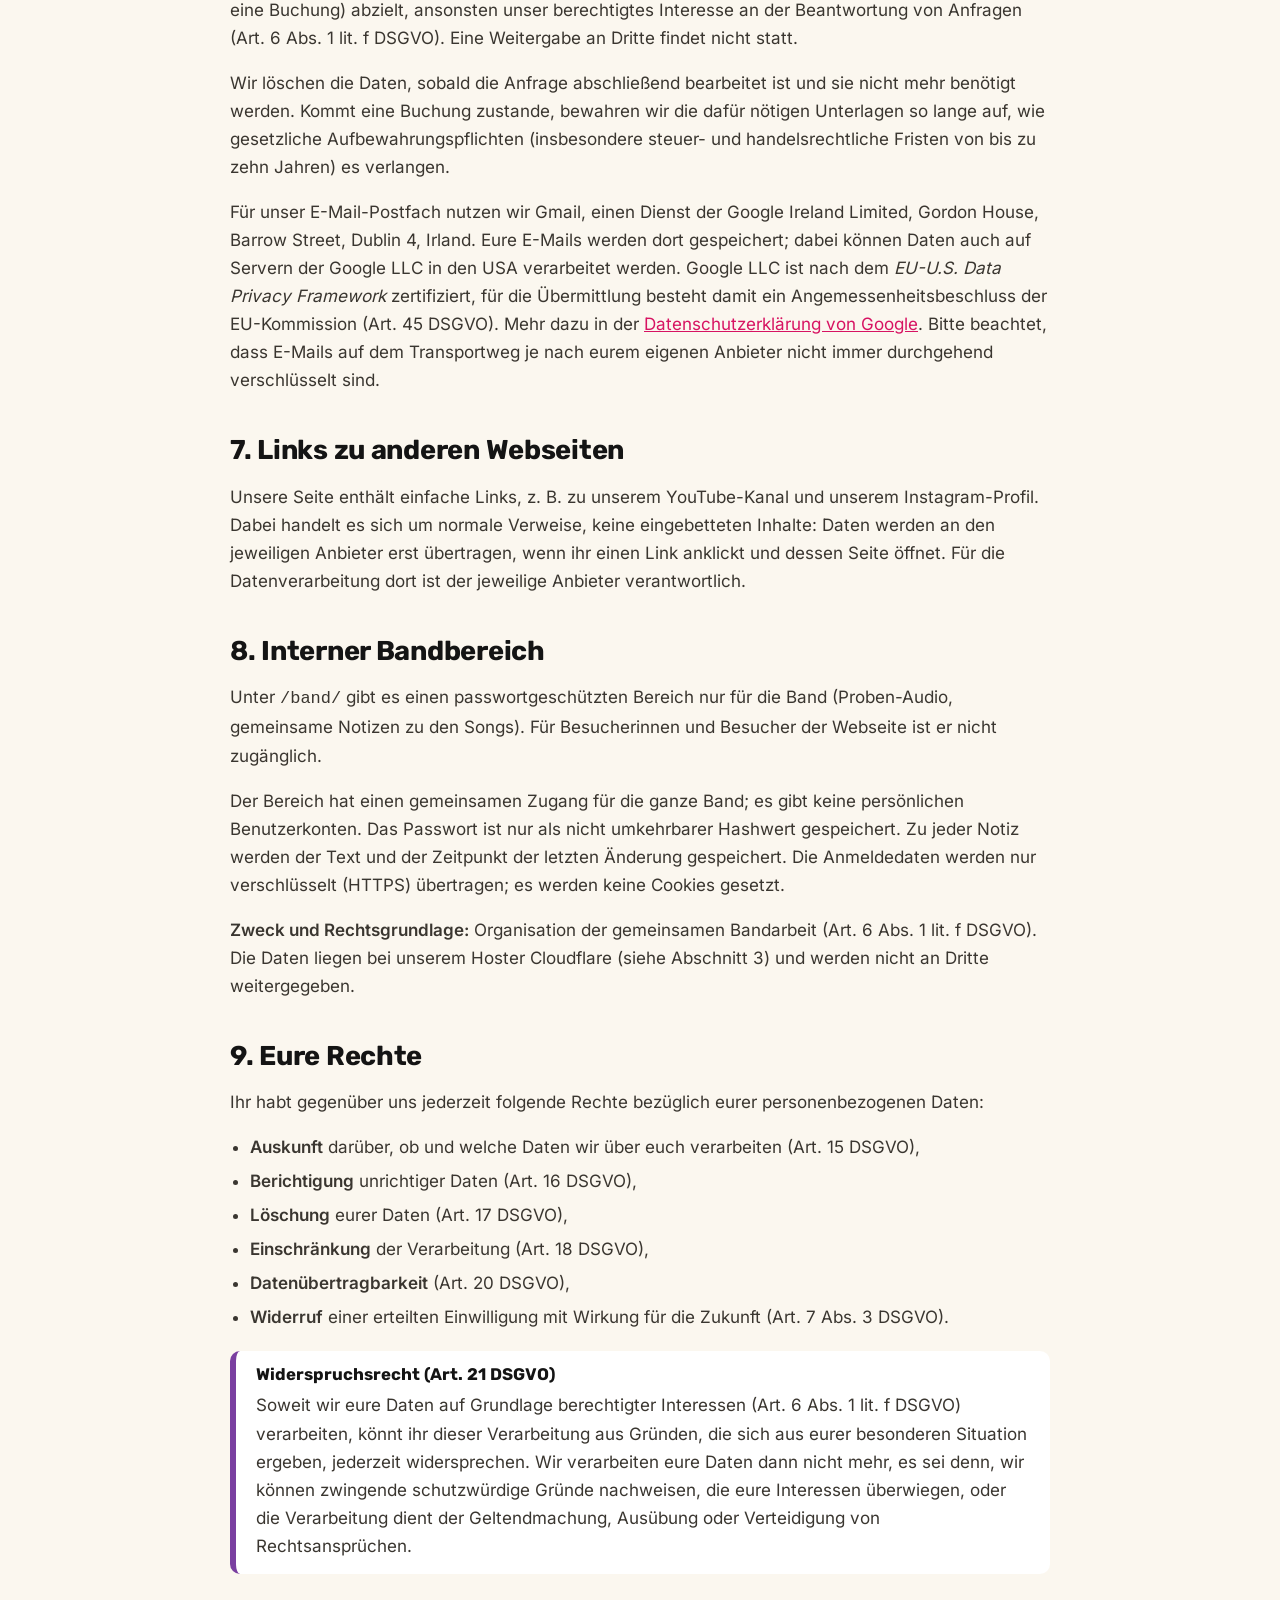
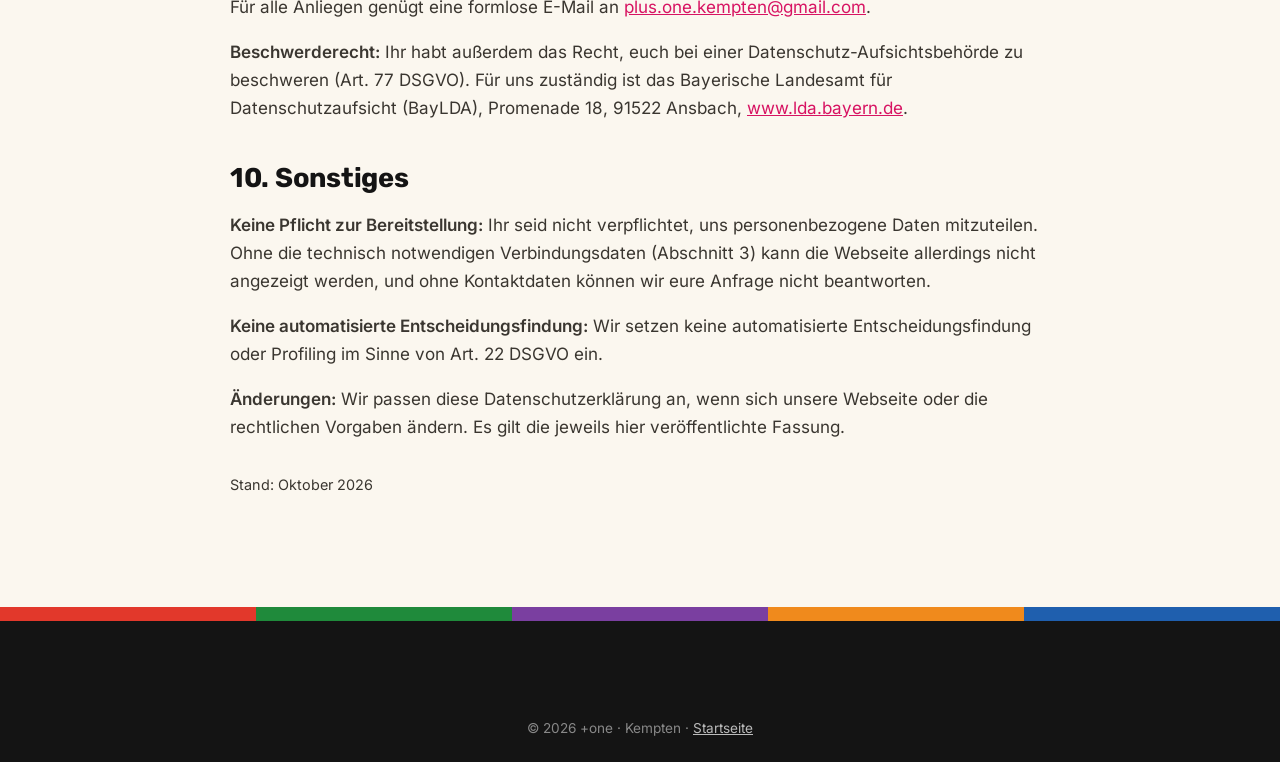
==== commit 273974bf: "Bandbereich: gemeinsamer Zugang statt Einzelkonten Datenschutz-Abschnitt 8 und BEARBEITEN.md angepas" ====
--- a/datenschutz.html
+++ b/datenschutz.html
@@ -221,22 +221,19 @@
       <section id="bandbereich">
         <h2>8. Interner Bandbereich</h2>
         <p>
-          Unter <code>/band/</code> gibt es einen passwortgeschützten Bereich nur für Bandmitglieder (Proben-Audio,
+          Unter <code>/band/</code> gibt es einen passwortgeschützten Bereich nur für die Band (Proben-Audio,
           gemeinsame Notizen zu den Songs). Für Besucherinnen und Besucher der Webseite ist er nicht zugänglich.
         </p>
         <p>
-          Für jedes Bandmitglied speichern wir einen Benutzernamen, einen Anzeigenamen, optional die Stimme
-          (z.&nbsp;B. Saxophon) und das Passwort ausschließlich als nicht umkehrbaren Hashwert. Zu jeder gespeicherten
-          Notiz werden der Anzeigename der Person und der Zeitpunkt der Änderung festgehalten, damit die Band
-          nachvollziehen kann, wer was eingetragen hat. Die Anmeldedaten werden nur verschlüsselt (HTTPS) übertragen;
+          Der Bereich hat einen gemeinsamen Zugang für die ganze Band; es gibt keine persönlichen Benutzerkonten.
+          Das Passwort ist nur als nicht umkehrbarer Hashwert gespeichert. Zu jeder Notiz werden der Text und der
+          Zeitpunkt der letzten Änderung gespeichert. Die Anmeldedaten werden nur verschlüsselt (HTTPS) übertragen;
           es werden keine Cookies gesetzt.
         </p>
         <p>
-          <strong>Zweck und Rechtsgrundlage:</strong> Organisation der gemeinsamen Bandarbeit, Art.&nbsp;6 Abs.&nbsp;1
-          lit.&nbsp;b DSGVO bzw. unser berechtigtes Interesse an der Probenorganisation (Art.&nbsp;6 Abs.&nbsp;1
-          lit.&nbsp;f DSGVO). Die Daten liegen bei unserem Hoster Cloudflare (siehe Abschnitt&nbsp;3) und werden
-          nicht an Dritte weitergegeben. Scheidet jemand aus der Band aus, löschen wir den Zugang; eingetragene
-          Notizen löschen wir auf Wunsch.
+          <strong>Zweck und Rechtsgrundlage:</strong> Organisation der gemeinsamen Bandarbeit
+          (Art.&nbsp;6 Abs.&nbsp;1 lit.&nbsp;f DSGVO). Die Daten liegen bei unserem Hoster Cloudflare
+          (siehe Abschnitt&nbsp;3) und werden nicht an Dritte weitergegeben.
         </p>
       </section>
 
